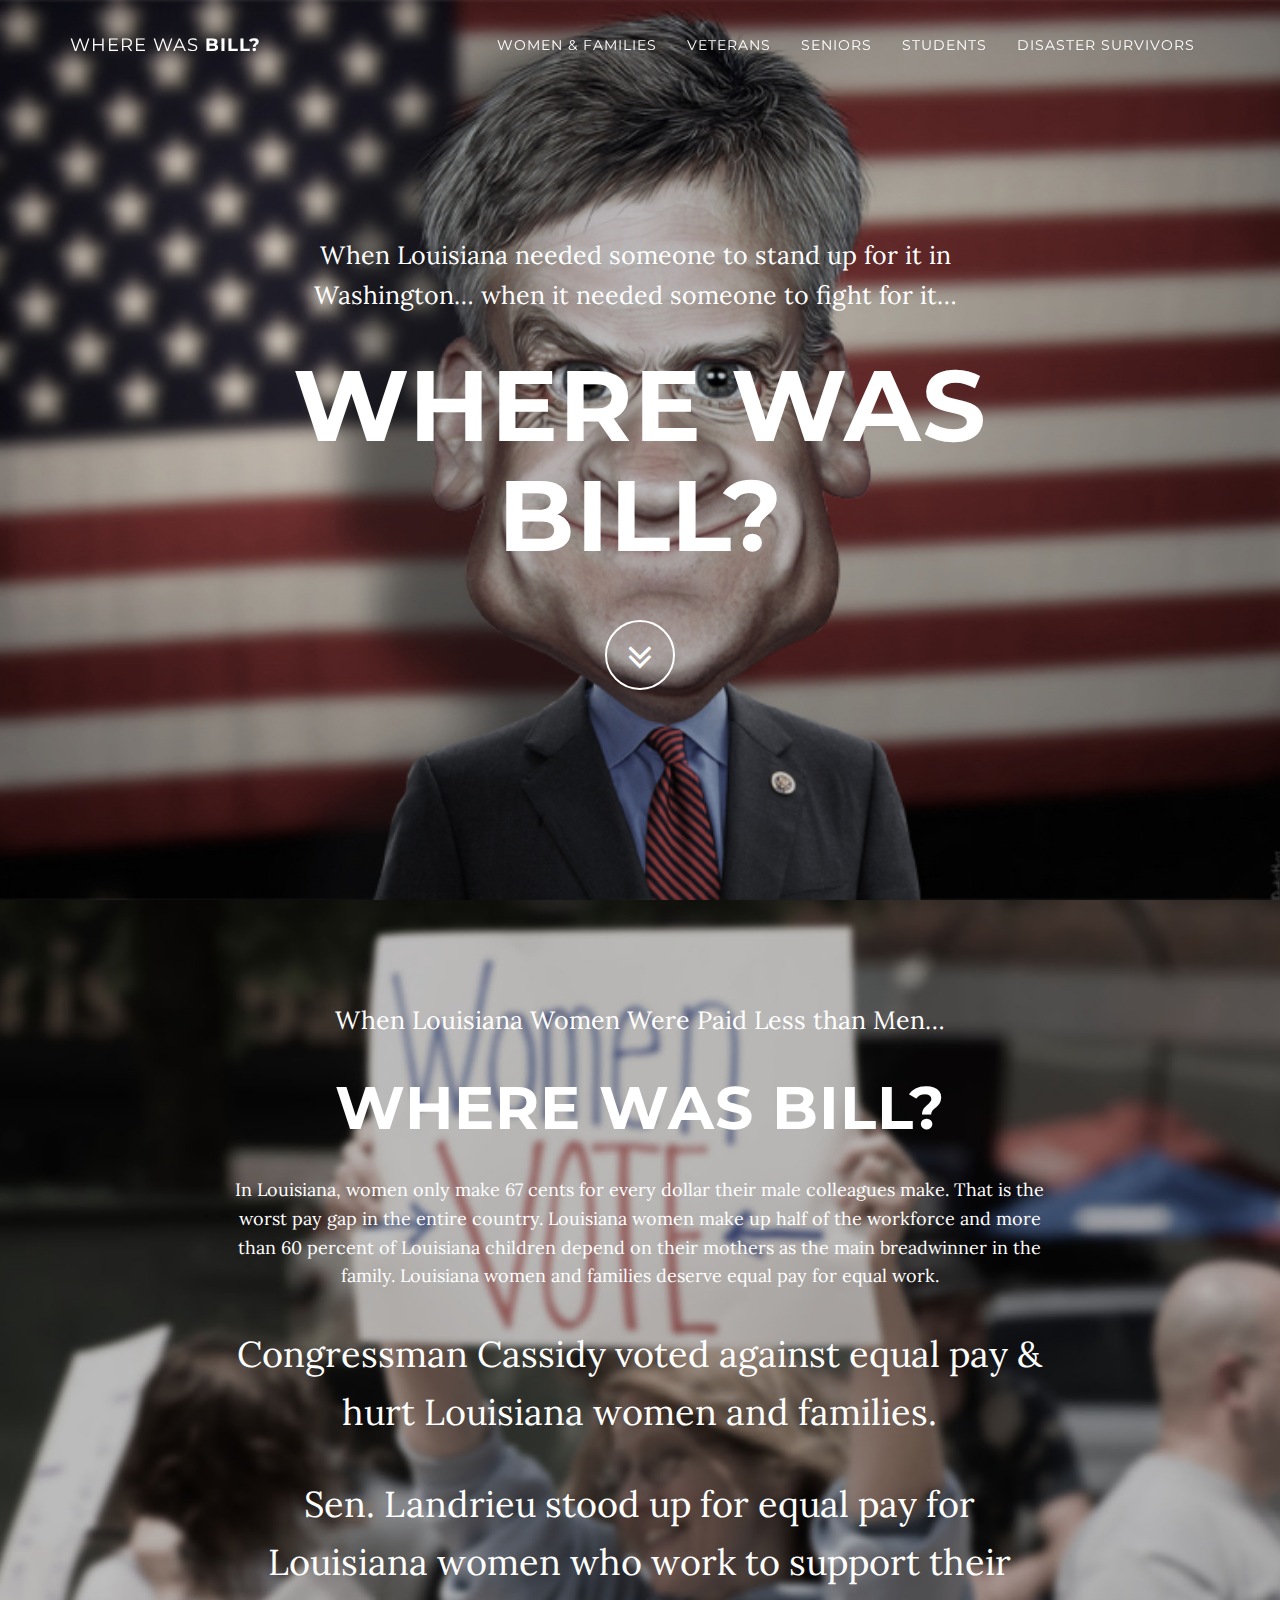
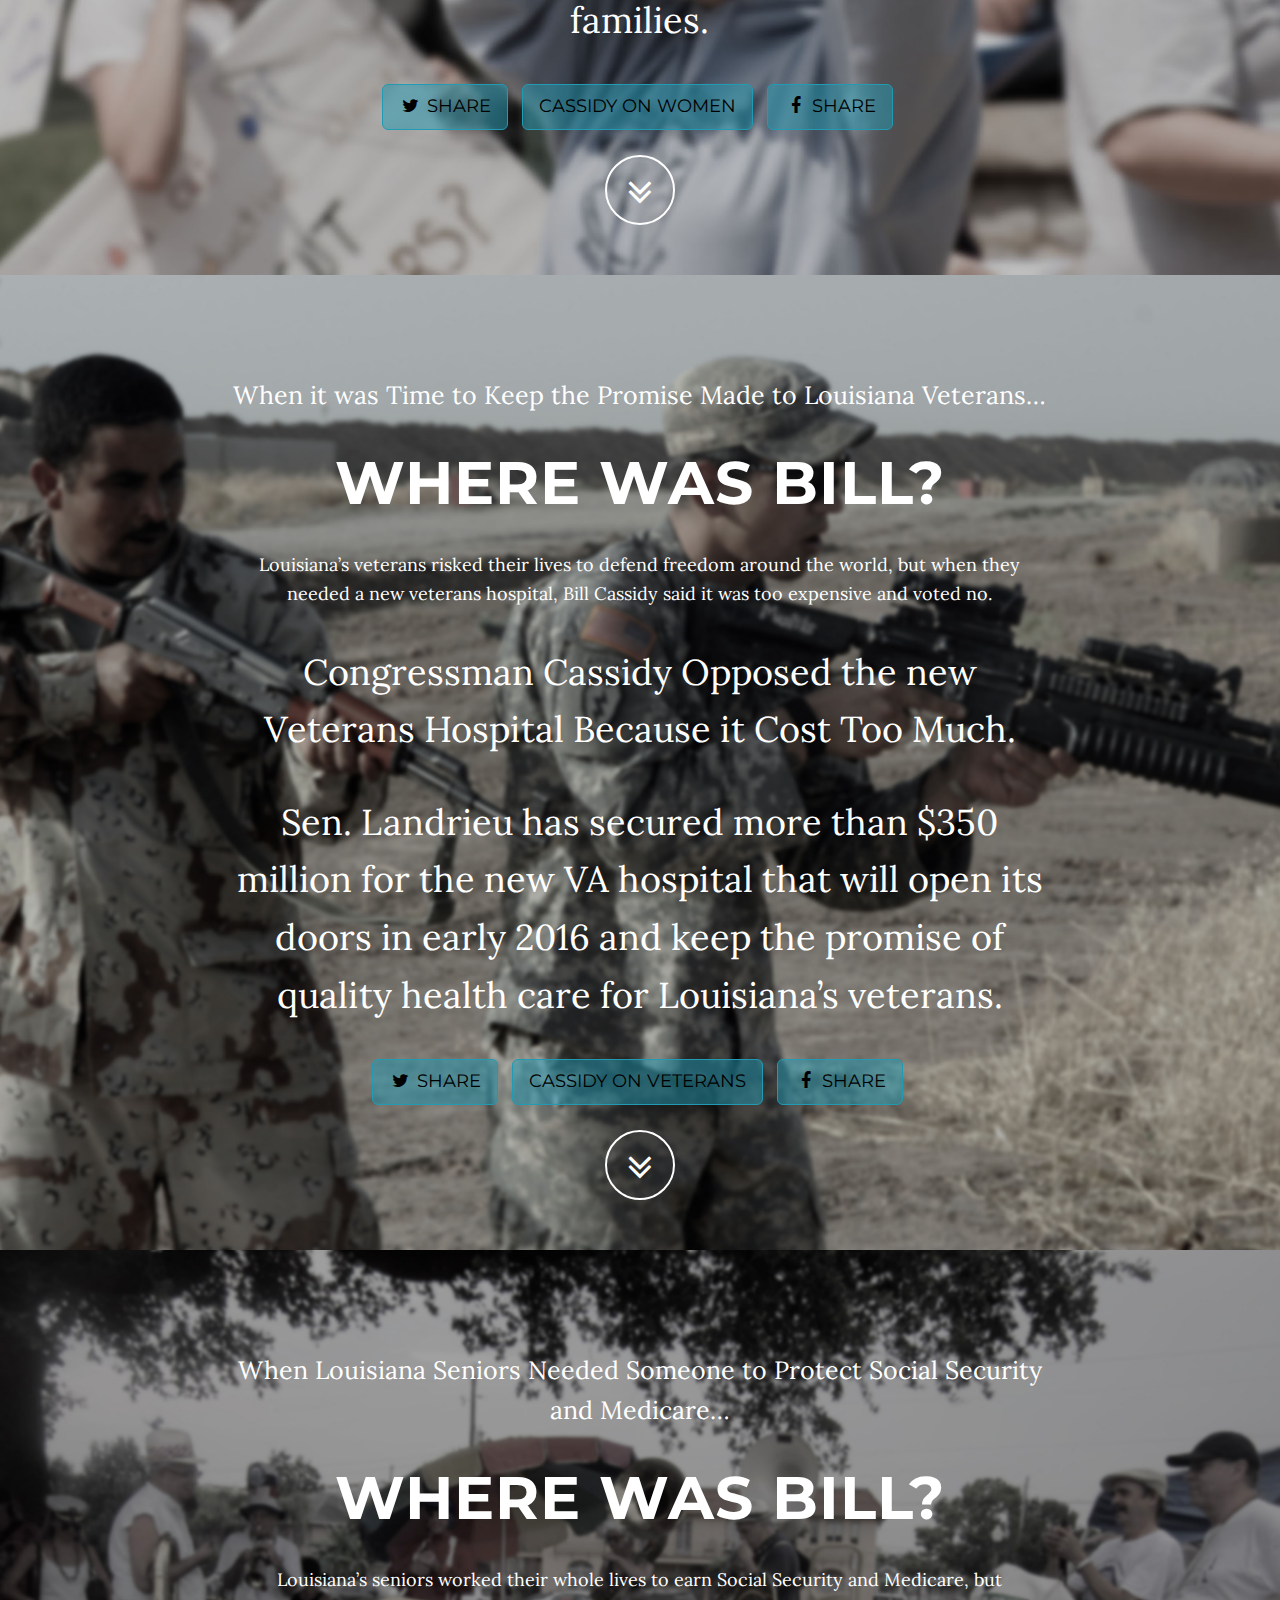
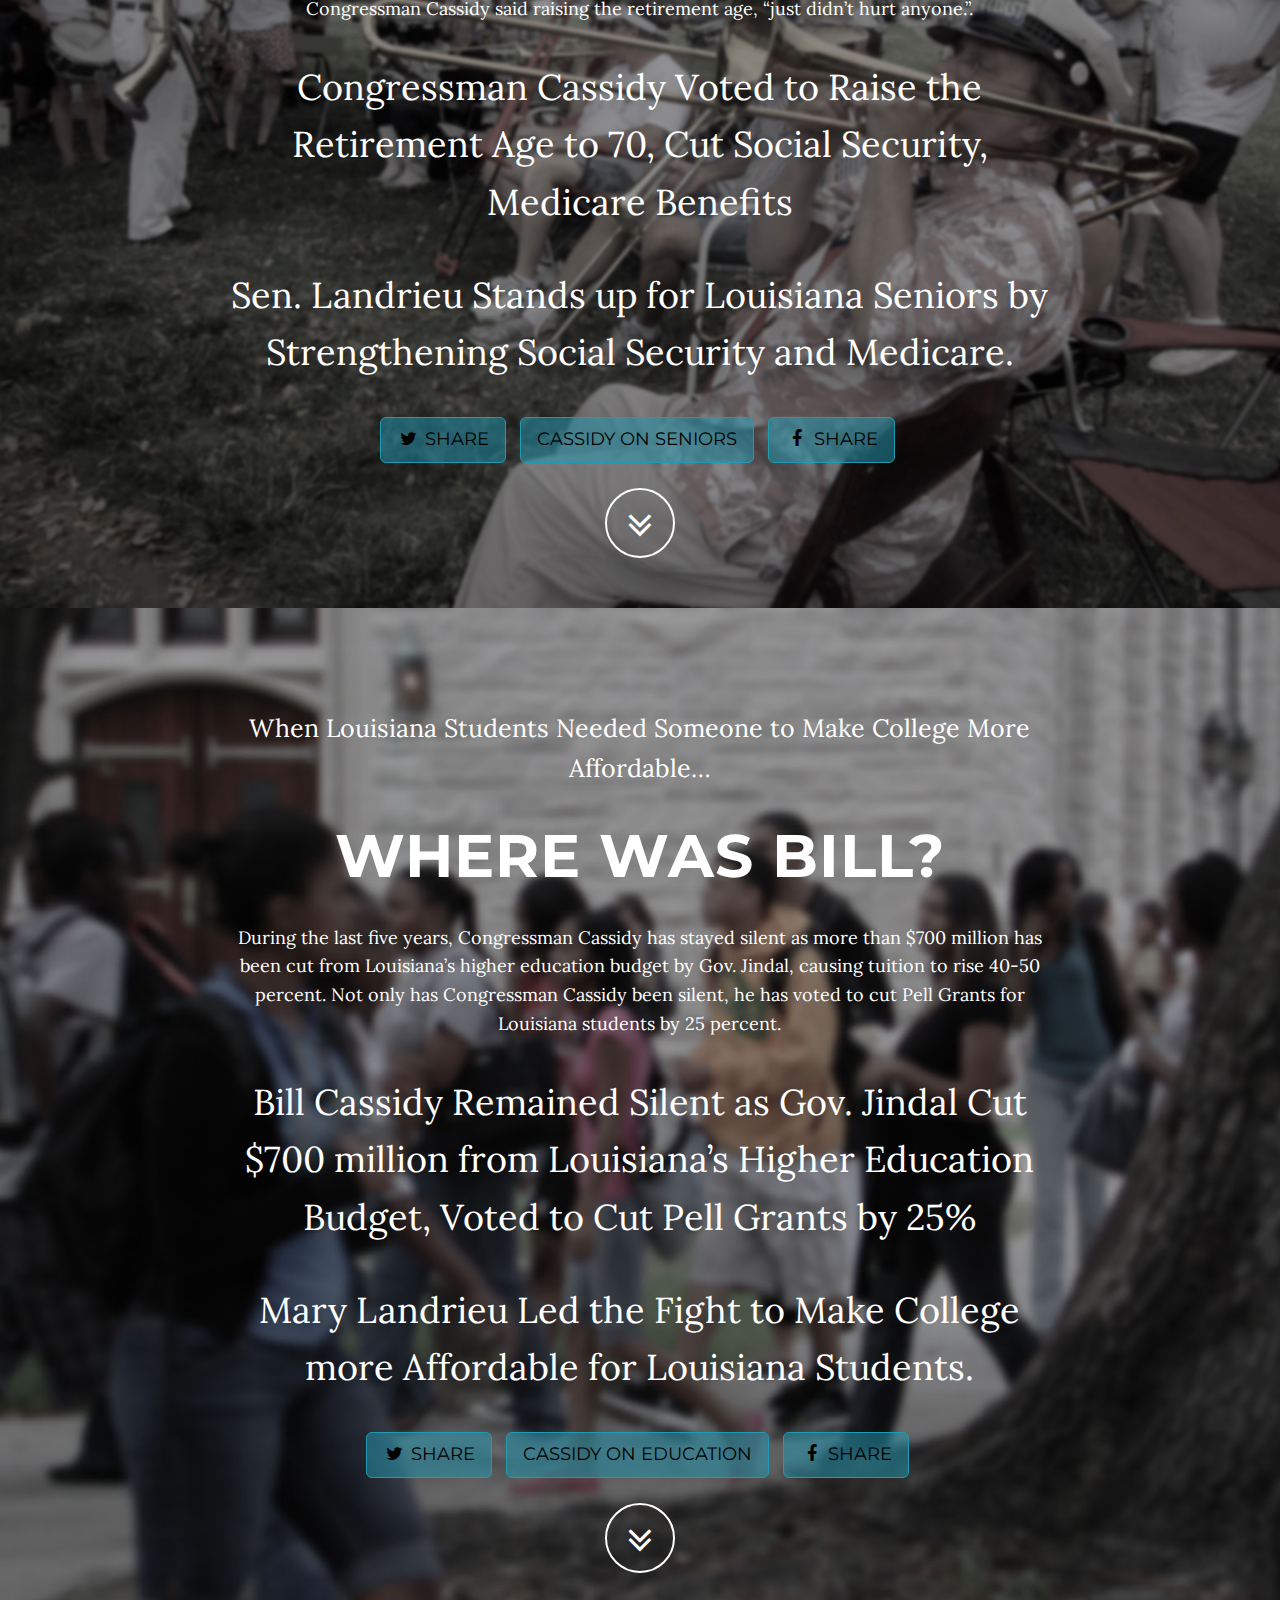
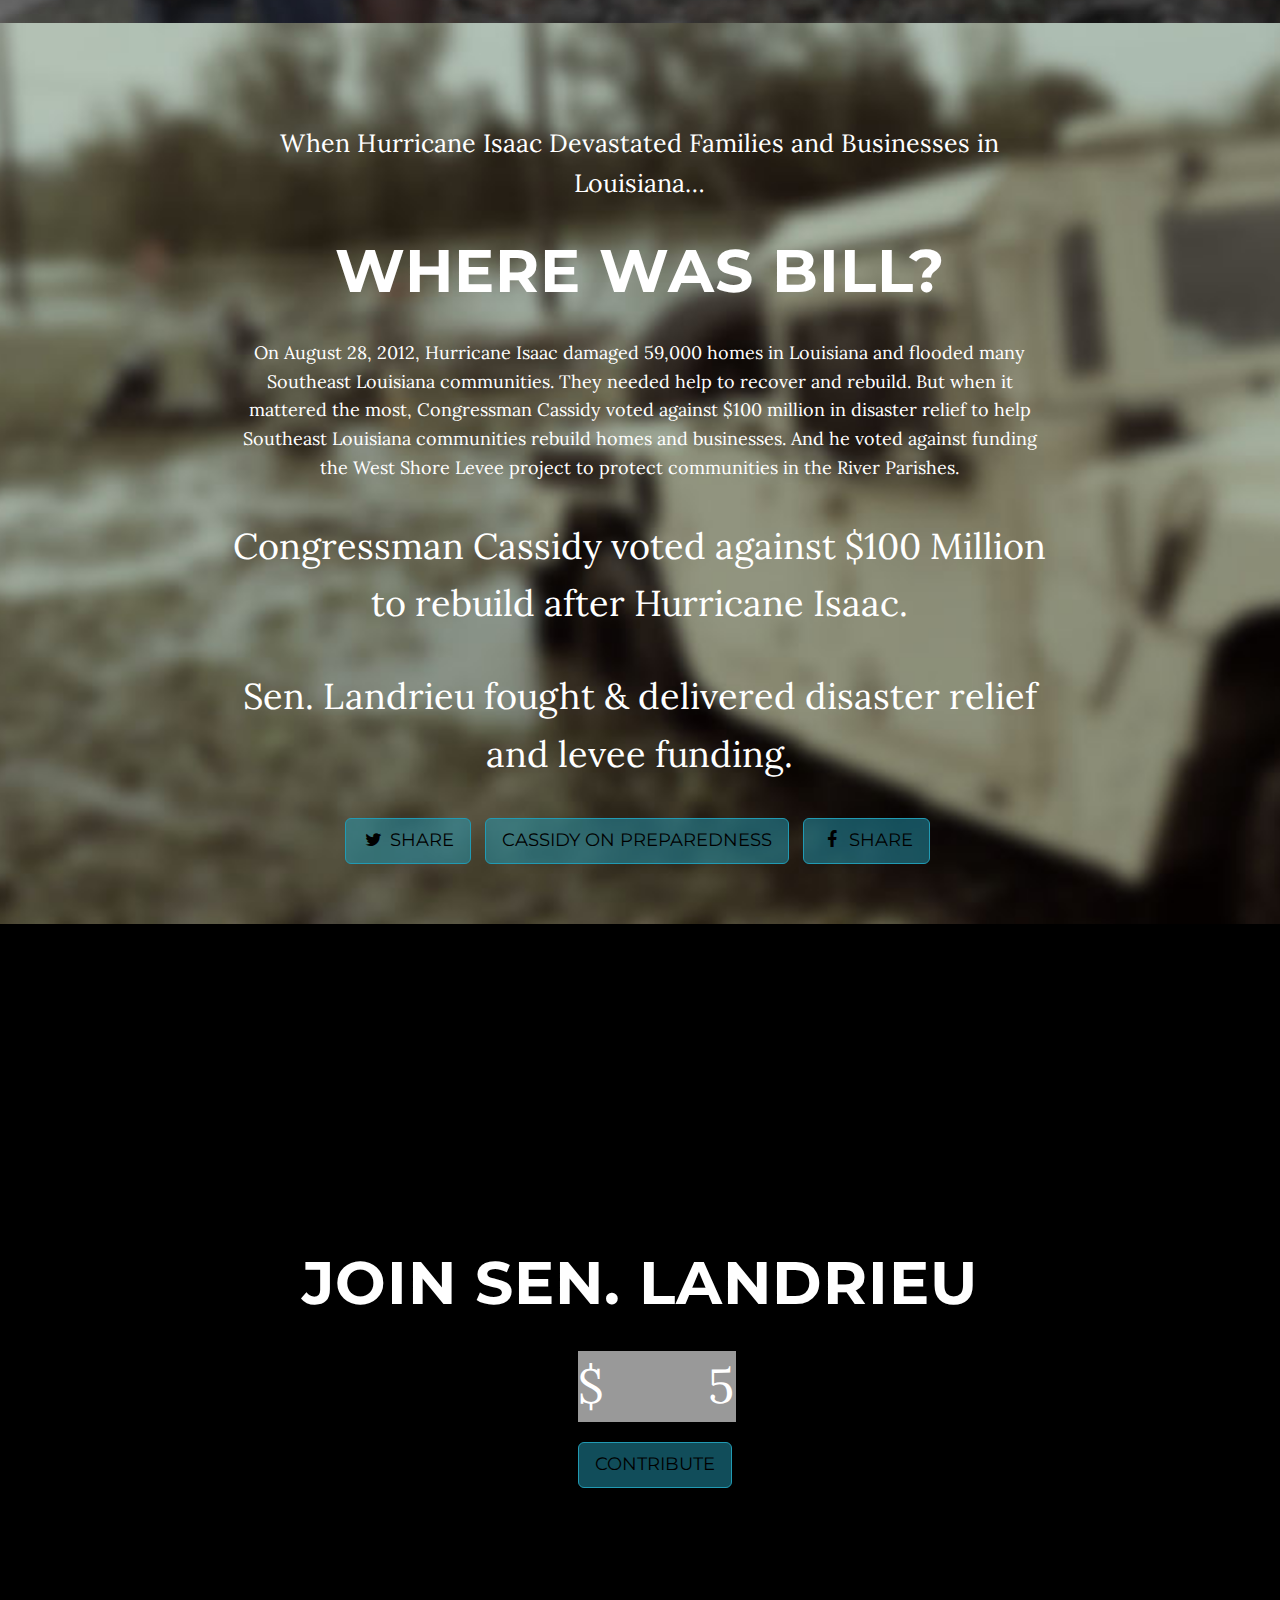
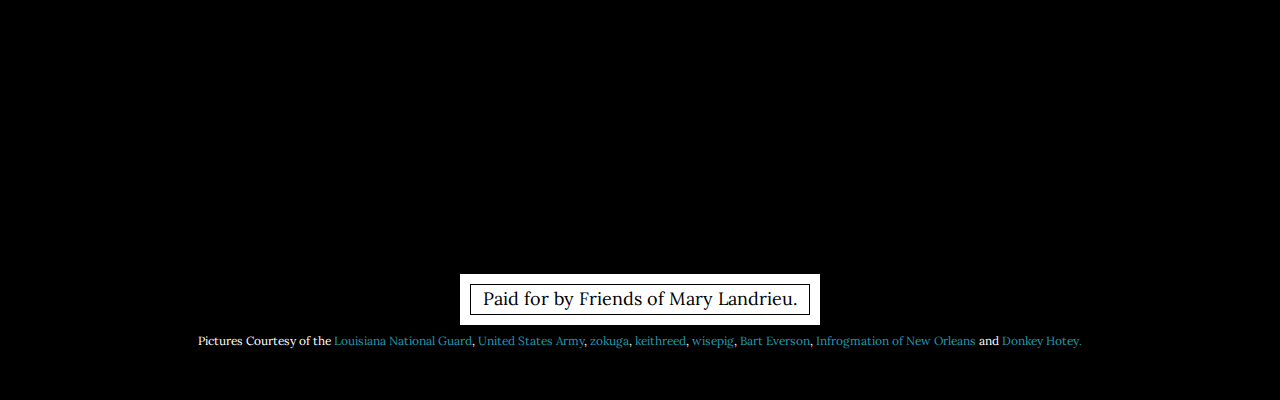
==== index.html @ 6520aa1d "mod to twitter card" ====
<!DOCTYPE html>
<html lang="en">

<head>

    <meta charset="utf-8">
    <meta http-equiv="X-UA-Compatible" content="IE=edge">
    <meta name="viewport" content="width=device-width, initial-scale=1">
    <meta name="description" content="">
    <meta name="author" content="">


		<!-- Twitter Card -->
		<meta name="twitter:card" content="summary_large_image">
		<meta name="twitter:title" content="Where Was Bill?">
		<meta name="twitter:site" content="@WhereWasBill">
		<meta name="twitter:description" content="When Louisiana needed someone to stand up for it in Washington… when it needed someone to fight for it… Where was Bill?">
		<meta name="twitter:image:src" content="http://wherewasbill.com/img/front-bg.jpg">


		<!-- Facebook OG Info -->
		<meta name="og:url" content="http://wherewasbill.com/">
		<meta name="og:title" content="Where was Bill?">
		<meta name="og:description" content="When Louisiana needed someone to stand up for it in Washington… when it needed someone to fight for it… Where was Bill?">
		<meta name="og:image" content="http://wherewasbill.com/img/front-bg.jpg">
		<meta name="og:site_name" content="Where Was Bill?">
		<meta name="og:locale" content="en_US">
		<meta name="og:publisher" content="https://www.facebook.com/senatorlandrieu">
		<meta name="og:author" content="https://www.facebook.com/senatorlandrieu">

    <title>Bill Cassidy for Senate</title>

    <!-- Bootstrap Core CSS -->
    <link href="css/bootstrap.min.css" rel="stylesheet">

    <!-- Custom CSS -->
    <link href="css/grayscale.css" rel="stylesheet">

    <!-- Custom Fonts -->
    <link href="font-awesome-4.1.0/css/font-awesome.min.css" rel="stylesheet" type="text/css">
    <link href="http://fonts.googleapis.com/css?family=Lora:400,700,400italic,700italic" rel="stylesheet" type="text/css">
    <link href="http://fonts.googleapis.com/css?family=Montserrat:400,700" rel="stylesheet" type="text/css">

    <!-- HTML5 Shim and Respond.js IE8 support of HTML5 elements and media queries -->
    <!-- WARNING: Respond.js doesn't work if you view the page via file:// -->
    <!--[if lt IE 9]>
        <script src="https://oss.maxcdn.com/libs/html5shiv/3.7.0/html5shiv.js"></script>
        <script src="https://oss.maxcdn.com/libs/respond.js/1.4.2/respond.min.js"></script>
    <![endif]-->

</head>

<body id="page-top" data-spy="scroll" data-target=".navbar-fixed-top">
	<!-- Google Tag Manager -->
	<noscript><iframe src="//www.googletagmanager.com/ns.html?id=GTM-KGL93G"
	height="0" width="0" style="display:none;visibility:hidden"></iframe></noscript>
	<script>(function(w,d,s,l,i){w[l]=w[l]||[];w[l].push({'gtm.start':
	new Date().getTime(),event:'gtm.js'});var f=d.getElementsByTagName(s)[0],
	j=d.createElement(s),dl=l!='dataLayer'?'&l='+l:'';j.async=true;j.src=
	'//www.googletagmanager.com/gtm.js?id='+i+dl;f.parentNode.insertBefore(j,f);
	})(window,document,'script','dataLayer','GTM-KGL93G');</script>
	<!-- End Google Tag Manager -->
<script>
  (function(i,s,o,g,r,a,m){i['GoogleAnalyticsObject']=r;i[r]=i[r]||function(){
  (i[r].q=i[r].q||[]).push(arguments)},i[r].l=1*new Date();a=s.createElement(o),
  m=s.getElementsByTagName(o)[0];a.async=1;a.src=g;m.parentNode.insertBefore(a,m)
  })(window,document,'script','//www.google-analytics.com/analytics.js','ga');

  ga('create', 'UA-56387790-1', 'auto');
  ga('send', 'pageview');

</script>
    <!-- Navigation -->
    <nav class="navbar navbar-custom navbar-fixed-top" role="navigation">
        <div class="container">
            <div class="navbar-header">
                <button type="button" class="navbar-toggle" data-toggle="collapse" data-target=".navbar-main-collapse">
                    <i class="fa fa-bars"></i>
                </button>
                <a class="navbar-brand page-scroll" href="#page-top">
                      <span class="light">Where was</span> Bill?
                </a>
            </div>

            <!-- Collect the nav links, forms, and other content for toggling -->
            <div class="collapse navbar-collapse navbar-right navbar-main-collapse">
                <ul class="nav navbar-nav">
                    <!-- Hidden li included to remove active class from about link when scrolled up past about section -->
                    <li class="hidden">
                        <a href="#page-top"></a>
                    </li>
                    <li>
                        <a class="page-scroll" href="#women">Women &amp; Families</a>
                    </li>
                    <li>
                        <a class="page-scroll" href="#vets">Veterans</a>
                    </li>
                    <li>
                        <a class="page-scroll" href="#seniors">Seniors</a>
                    </li>
                    <li>
                        <a class="page-scroll" href="#education">Students</a>
                    </li>
                    <li>
                        <a class="page-scroll" href="#levee">Disaster Survivors</a>
                    </li>
                </ul>
            </div>
            <!-- /.navbar-collapse -->
        </div>
        <!-- /.container -->
    </nav>

    <!-- Intro Header -->
    <header class="intro photo-section front-section">
        <div class="photo-body">
            <div class="container">
                <div class="row">
                    <div class="col-md-8 col-md-offset-2">
                        <p class="intro-text">When Louisiana needed someone to stand up for it in Washington… when it needed someone to fight for it…</p>
                        <h1 class="brand-heading">Where Was Bill?</h1>
                        <a href="#women" class="btn btn-circle page-scroll">
                            <i class="fa fa-angle-double-down animated"></i>
                        </a>
                    </div>
                </div>
            </div>
        </div>
    </header>
		
		<section id="women" class="container content-section text-center women-section photo-section">
			<div class="row photo-body">
				<div class="col-lg-8 col-lg-offset-2">
					<p class="intro-text">When Louisiana Women Were Paid Less than Men…</p>
					<h2>Where was Bill?</h2>
					<p> In Louisiana, women only make 67 cents for every dollar their male colleagues make. That is the worst pay gap in the entire country. Louisiana women make up half of the workforce and more than 60 percent of Louisiana children depend on their mothers as the main breadwinner in the family. Louisiana women and families deserve equal pay for equal work.</p>
					<p class="bill-text">Congressman Cassidy voted against equal pay &amp; hurt Louisiana women and families.</p>
					<p class="mary-text">Sen. Landrieu stood up for equal pay for Louisiana women who work to support their families.</p>
                <ul class="list-inline banner-social-buttons">
                    <li>
                        <a href="./women.html?utm_source=wwb" class="btn btn-default btn-lg tweetit popup" data-tweet="Where was Congressman Cassidy When Louisiana Women Fought for Equal Pay?"><i class="fa fa-twitter fa-fw"></i> <span class="network-name">Share</span></a>
                    </li>
                    <li>
                        <a href="./women.html?utm_source=wwb" class="btn btn-default btn-lg"><span class="network-name">Cassidy on Women</span></a>
                    </li>
                    <li>
                        <a href="./women.html?utm_source=wwb" class="btn btn-default btn-lg fbit popup"><i class="fa fa-facebook fa-fw"></i> <span class="network-name">Share</span></a>
                    </li>
                </ul>
								
                <a href="#vets" class="btn btn-circle page-scroll">
                    <i class="fa fa-angle-double-down animated"></i>
                </a>
								
				</div>
			</div>
		</section>
		
		<section id="vets" class="container content-section text-center vets-section photo-section">
			<div class="row photo-body">
				<div class="col-lg-8 col-lg-offset-2">
					<p class="intro-text">When it was Time to Keep the Promise Made to Louisiana Veterans…</p>
					<h2>Where was Bill?</h2>
					<p>Louisiana’s veterans risked their lives to defend freedom around the world, but when they needed a new veterans hospital, Bill Cassidy said it was too expensive and voted no.</p>
					<p class="bill-text">Congressman Cassidy Opposed the new Veterans Hospital Because it Cost Too Much.</p>
					<p class="mary-text">Sen. Landrieu has secured more than $350 million for the new VA hospital that will open its doors in early 2016 and keep the promise of quality health care for Louisiana’s veterans. </p>

                <ul class="list-inline banner-social-buttons">
                    <li>
                        <a href="./veterans.html?utm_source=wwb" class="btn btn-default btn-lg tweetit popup" data-tweet="Where Was Congressman Cassidy when Louisiana Vets needed a new hospital?"><i class="fa fa-twitter fa-fw"></i> <span class="network-name">Share</span></a>
                    </li>
                    <li>
                        <a href="./veterans.html?utm_source=wwb" class="btn btn-default btn-lg"><span class="network-name">Cassidy on Veterans</span></a>
                    </li>
                    <li>
                        <a href="./veterans.html?utm_source=wwb" class="btn btn-default btn-lg fbit popup"><i class="fa fa-facebook fa-fw"></i> <span class="network-name">Share</span></a>
                    </li>
                </ul>
								
                <a href="#seniors" class="btn btn-circle page-scroll">
                    <i class="fa fa-angle-double-down animated"></i>
                </a>
								
				</div>
			</div>
		</section>

		<section id="seniors" class="container content-section text-center seniors-section photo-section">
			<div class="row photo-body">
				<div class="col-lg-8 col-lg-offset-2">
					<p class="intro-text">When Louisiana Seniors Needed Someone to Protect Social Security and Medicare…</p>
					<h2>Where was Bill?</h2>
					<p>Louisiana’s seniors worked their whole lives to earn Social Security and Medicare, but Congressman Cassidy said raising the retirement age, “just didn’t hurt anyone.”.</p>
					<p class="bill-text">Congressman Cassidy Voted to Raise the Retirement Age to 70, Cut Social Security, Medicare Benefits</p>
					<p class="mary-text">Sen. Landrieu Stands up for Louisiana Seniors by Strengthening Social Security and Medicare.</p>

                <ul class="list-inline banner-social-buttons">
                    <li>
                        <a href="./seniors.html?utm_source=wwb" class="btn btn-default btn-lg tweetit popup" data-tweet="Where Was Bill Cassidy when Louisiana Seniors needed Someone to protect Social Security and Medicare?"><i class="fa fa-twitter fa-fw"></i> <span class="network-name">Share</span></a>
                    </li>
                    <li>
                        <a href="./seniors.html?utm_source=wwb" class="btn btn-default btn-lg"><span class="network-name">Cassidy on Seniors</span></a>
                    </li>
                    <li>
                        <a href="./seniors.html?utm_source=wwb" class="btn btn-default btn-lg fbit popup"><i class="fa fa-facebook fa-fw"></i> <span class="network-name">Share</span></a>
                    </li>
                </ul>
								
                <a href="#education" class="btn btn-circle page-scroll">
                    <i class="fa fa-angle-double-down animated"></i>
                </a>
								
				</div>
			</div>
		</section>

		<section id="education" class="container content-section text-center education-section photo-section">
			<div class="row photo-body">
				<div class="col-lg-8 col-lg-offset-2">
					<p class="intro-text">When Louisiana Students Needed Someone to Make College More Affordable…</p>
					<h2>Where was Bill?</h2>
					<p>During the last five years, Congressman Cassidy has stayed silent as more than $700 million has been cut from Louisiana’s higher education budget by Gov. Jindal, causing tuition to rise 40-50 percent. Not only has Congressman Cassidy been silent, he has voted to cut Pell Grants for Louisiana students by 25 percent.</p>
					<p class="bill-text">Bill Cassidy Remained Silent as Gov. Jindal Cut $700 million from Louisiana’s Higher Education Budget, Voted to Cut Pell Grants by 25%</p>
					<p class="mary-text">Mary Landrieu Led the Fight to Make College more Affordable for Louisiana Students.</p>

                <ul class="list-inline banner-social-buttons">
                    <li>
                        <a href="./students.html?utm_source=wwb" class="btn btn-default btn-lg tweetit popup" data-tweet="Where Was Congressman Cassidy when Gov. Jindal cut higher education more than any other state?"><i class="fa fa-twitter fa-fw"></i> <span class="network-name">Share</span></a>
                    </li>
                    <li>
                        <a href="./students.html?utm_source=wwb" class="btn btn-default btn-lg"><span class="network-name">Cassidy on Education</span></a>
                    </li>
                    <li>
                        <a href="./students.html?utm_source=wwb" class="btn btn-default btn-lg fbit popup"><i class="fa fa-facebook fa-fw"></i> <span class="network-name">Share</span></a>
                    </li>
                </ul>
								
                <a href="#levee" class="btn btn-circle page-scroll">
                    <i class="fa fa-angle-double-down animated"></i>
                </a>
								
				</div>
			</div>
		</section>
		

				
		<section id="levee" class="container content-section text-center levee-section photo-section">
			<div class="row photo-body">
				<div class="col-lg-8 col-lg-offset-2">
					<p class="intro-text">When Hurricane Isaac Devastated Families and Businesses in Louisiana…</p>
					<h2>Where was Bill?</h2>
					<p>On August 28, 2012, Hurricane Isaac damaged 59,000 homes in Louisiana and flooded many Southeast Louisiana communities. They needed help to recover and rebuild. But when it mattered the most, Congressman Cassidy voted against $100 million in disaster relief to help Southeast Louisiana communities rebuild homes and businesses. And he voted against funding the West Shore Levee project to protect communities in the River Parishes. </p>
					<p class="bill-text">Congressman Cassidy voted against $100 Million to rebuild after Hurricane Isaac.</p>
					<p class="mary-text">Sen. Landrieu fought &amp; delivered disaster relief and levee funding.</p>

                <ul class="list-inline banner-social-buttons">
                    <li>
                        <a href="./disaster-survivors.html?utm_source=wwb" class="btn btn-default btn-lg tweetit popup" data-tweet="Where was Congressman Cassidy when Louisiana needed $100 million to rebuild after Hurricane Isaac?"><i class="fa fa-twitter fa-fw"></i> <span class="network-name">Share</span></a>
                    </li>
                    <li>
                        <a href="./disaster-survivors.html?utm_source=wwb" class="btn btn-default btn-lg"><span class="network-name">Cassidy on Preparedness</span></a>
                    </li>
                    <li>
                        <a href="./disaster-survivors.html?utm_source=wwb" class="btn btn-default btn-lg fbit popup"><i class="fa fa-facebook fa-fw"></i> <span class="network-name">Share</span></a>
                    </li>
                </ul>
				</div>
			</div>
		</section>
		
    <!-- With Mary Section -->
    <section id="signup-donate" class="container content-section text-center signup-section photo-section">
			<div class="row photo-body">
				<div class="col-lg-8 col-lg-offset-2">
					<h2>Join Sen. Landrieu</h2>
					<ul class="list-inline banner-social-buttons">
						<li class="donate"><form action="https://secure.marylandrieu.com/" method="get"><input type="hidden" name="sc" value="wwb-home">
							<ol>
								 <fieldset>
					       <li class="dollahbill">$</li>         
						       <li class="amount">
						           <label for="donation-amount">
						             <span class="hide">Donation Amount <abbr title="required">*</abbr></span>
						           </label>
						           <input class="required" id="donation-amount" name="amount" type="tel" pattern="\d*" value="5">
						       </li>
								 </fieldset>
					       <li class="donatebutton"><button class="btn btn-default btn-lg">CONTRIBUTE</button></li>            
					    </ol>
							</form>
						</li>
					</ul>
			</div>
		</div>
	</section>

    <!-- Footer -->
    <footer>
        <div class="container text-center">
						<div id="paidfor">
	            <p>Paid for by Friends of Mary Landrieu.</p>
						</div>
						<small>Pictures Courtesy of the <a rel="nofollow" href="https://farm9.staticflickr.com/8444/7900395196_53019ffa9b_o.jpg">Louisiana National Guard</a>, <a rel="nofollow" href="https://www.flickr.com/photos/familymwr/5285851407">United States Army</a>, <a rel="nofollow" href="https://www.flickr.com/photos/zokuga/6201725514">zokuga</a>, <a rel="nofollow" href="https://www.flickr.com/photos/keithreed01/6977297594">keithreed</a>, <a href="https://www.flickr.com/photos/wisepig/13365857543/in/photostream/">wisepig</a>, <a rel="nofollow" href="https://www.flickr.com/photos/editor/1252393940">Bart Everson</a>, <a rel="nofollow" href="https://www.flickr.com/photos/infrogmation/7522922808/in/set-72157630437076450">Infrogmation of New Orleans</a> and <a rel="nofollow" href="https://www.flickr.com/photos/donkeyhotey/14720652918">Donkey Hotey.</a></small>
        </div>
    </footer>

    <!-- jQuery Version 1.11.0 -->
    <script src="js/jquery-1.11.0.js"></script>

    <!-- Bootstrap Core JavaScript -->
    <script src="js/bootstrap.min.js"></script>

    <!-- Plugin JavaScript -->
    <script src="js/jquery.easing.min.js"></script>

    <!-- Custom Theme JavaScript -->
    <script src="js/grayscale.js"></script>

</body>

</html>
---- css/grayscale.css ----
/*!
 * Start Bootstrap - Grayscale Bootstrap Theme (http://startbootstrap.com)
 * Code licensed under the Apache License v2.0.
 * For details, see http://www.apache.org/licenses/LICENSE-2.0.
 */

body {
    width: 100%;
    height: 100%;
    font-family: Lora,"Helvetica Neue",Helvetica,Arial,sans-serif;
    color: #fff;
    background-color: #000;
}

html {
    width: 100%;
    height: 100%;
}

h1,
h2,
h3,
h4,
h5,
h6 {
    margin: 0 0 35px;
    text-transform: uppercase;
    font-family: Montserrat,"Helvetica Neue",Helvetica,Arial,sans-serif;
    font-weight: 700;
    letter-spacing: 1px;
}

p {
    margin: 0 0 25px;
    font-size: 18px;
    line-height: 1.5;
}

@media(min-width:767px) {
    p {
        margin: 0 0 35px;
        font-size: 18px;
        line-height: 1.6;
    }
}

a {
    color: #219ab3;
    -webkit-transition: all .2s ease-in-out;
    -moz-transition: all .2s ease-in-out;
    transition: all .2s ease-in-out;
}

a:hover,
a:focus {
    text-decoration: none;
    color: #11505d;
}

.light {
    font-weight: 400;
}

.navbar-custom {
    margin-bottom: 0;
    border-bottom: 1px solid rgba(255,255,255,.3);
    text-transform: uppercase;
    font-family: Montserrat,"Helvetica Neue",Helvetica,Arial,sans-serif;
    background-color: #000;
}

.navbar-custom .navbar-brand {
    font-weight: 700;
}

.navbar-custom .navbar-brand:focus {
    outline: 0;
}

.navbar-custom .navbar-brand .navbar-toggle {
    padding: 4px 6px;
    font-size: 16px;
    color: #fff;
}

.navbar-custom .navbar-brand .navbar-toggle:focus,
.navbar-custom .navbar-brand .navbar-toggle:active {
    outline: 0;
}

.navbar-custom a {
    color: #fff;
}

.navbar-custom .nav li.active {
    outline: nonte;
    background-color: rgba(255,255,255,.3);
}

.navbar-custom .nav li a {
    -webkit-transition: background .3s ease-in-out;
    -moz-transition: background .3s ease-in-out;
    transition: background .3s ease-in-out;
}

.navbar-custom .nav li a:hover,
.navbar-custom .nav li a:focus,
.navbar-custom .nav li a.active {
    outline: 0;
    background-color: rgba(255,255,255,.3);
}

.dropdown-menu a, .dropdown-menu {
  background-color: #bbb;	
}

@media(min-width:767px) {
    .navbar {
        padding: 20px 0;
        border-bottom: 0;
        letter-spacing: 1px;
        background: 0 0;
        -webkit-transition: background .5s ease-in-out,padding .5s ease-in-out;
        -moz-transition: background .5s ease-in-out,padding .5s ease-in-out;
        transition: background .5s ease-in-out,padding .5s ease-in-out;
    }

    .top-nav-collapse {
        padding: 0;
        background-color: #000;
    }

    .navbar-custom.top-nav-collapse {
        border-bottom: 1px solid rgba(255,255,255,.3);
    }
}

.photo-section, .photo-background{ 
  display: table;
  width: 100%;
  height: auto;
  padding: 100px 0;
  text-align: center;
  color: #fff;
  background-color: #000;
  -webkit-background-size: cover;
  -moz-background-size: cover;
  background-size: cover;
  -o-background-size: cover;
}

.photo-section .photo-body {
    display: table-cell;
    vertical-align: middle;
}

.brand-heading, .photo-section h2 {
    font-size: 40px;
}


.intro-text, .mary-text, .bill-text {
  font-size: 18px;
}

.mary-text, .bill-text {
	font-size: 26px;
}

.intro {
	padding-top:100px;
}

@media(min-width:767px) {
		.intro .intro-text {
				width:740px;
		}

    .intro, .photo-section {
        height: 100%;
        padding: 0;
    }

    .brand-heading, .photo-section h2 {
        font-size: 60px;
    }

		h1.brand-heading {
			font-size: 100px;
		}

		.intro-text {
        font-size: 25px;
    }
		
		.mary-text, .bill-text {
			font-size: 36px;
		}

}

.btn-circle {
    width: 70px;
    height: 70px;
    margin-top: 15px;
    padding: 7px 16px;
    border: 2px solid #fff;
    border-radius: 35px;
    font-size: 40px;
    color: #fff;
    background: 0 0;
    -webkit-transition: background .3s ease-in-out;
    -moz-transition: background .3s ease-in-out;
    transition: background .3s ease-in-out;
}

.btn-circle:hover,
.btn-circle:focus {
    outline: 0;
    color: #fff;
    background: rgba(255,255,255,.1);
}

.btn-circle i.animated {
    -webkit-transition-property: -webkit-transform;
    -webkit-transition-duration: 1s;
    -moz-transition-property: -moz-transform;
    -moz-transition-duration: 1s;
}

.btn-circle:hover i.animated {
    -webkit-animation-name: pulse;
    -moz-animation-name: pulse;
    -webkit-animation-duration: 1.5s;
    -moz-animation-duration: 1.5s;
    -webkit-animation-iteration-count: infinite;
    -moz-animation-iteration-count: infinite;
    -webkit-animation-timing-function: linear;
    -moz-animation-timing-function: linear;
}

@-webkit-keyframes pulse {    
    0 {
        -webkit-transform: scale(1);
        transform: scale(1);
    }

    50% {
        -webkit-transform: scale(1.2);
        transform: scale(1.2);
    }

    100% {
        -webkit-transform: scale(1);
        transform: scale(1);
    }
}

@-moz-keyframes pulse {    
    0 {
        -moz-transform: scale(1);
        transform: scale(1);
    }

    50% {
        -moz-transform: scale(1.2);
        transform: scale(1.2);
    }

    100% {
        -moz-transform: scale(1);
        transform: scale(1);
    }
}

.content-section {
    padding-top: 100px;
}

.women-section {
	background: url(../img/women-bg.jpg) no-repeat center center scroll;
}

.front-section {
	background: url(../img/front-bg.jpg) no-repeat center center scroll;
}

.onepercent-section {
	background: url(../img/onepercent-bg.jpg) no-repeat center center scroll;
}

.vets-section,.veterans-section {
	background: url(../img/vets-bg.jpg) no-repeat center center scroll;
}

.seniors-section {
	background: url(../img/seniors-bg.jpg) no-repeat center center scroll;
}

.levee-section {
	background: url(../img/levee-bg.jpg) no-repeat center center scroll;
}

.energy-section {
	background: url(../img/energy-bg.jpg) no-repeat center center scroll;
}

.education-section {
	background: url(../img/education-bg.jpg) no-repeat center center scroll;
}

.mary-levee {
    background: url(../img/mary-levee-bg.jpg) no-repeat center center scroll;
}

.mary-women {
    background: url(../img/mary-women-bg.jpg) no-repeat center center scroll;
}

.mary-students {
    background: url(../img/mary-students-bg.jpg) no-repeat center center scroll;
}

.mary-oil-and-gas {
    background: url(../img/mary-oil-and-gas-bg.jpg) no-repeat center center scroll;
}

.mary-seniors {
    background: url(../img/mary-seniors-bg.jpg) no-repeat center center scroll;
}

.mary-veterans {
    background: url(../img/mary-veterans-bg.jpg) no-repeat center center scroll;
}


/* Donate Form */
.donate input {background-color:#999; border:none; width:125px; font-size:48px; text-align:right;}
.donate ol { list-style:none; }
.donate ol li {display: inline;}
.donate fieldset {display: inline; background-color:#999;}
.donate .dollahbill {font-size:48px; }
.donate button {display:block; margin-top:20px;}
.donate {margin-bottom: 50px;}


/*.mary-section h2 {width:630px;}*/


.photo-section {
	width:100%;
	padding: 75px 0 50px;
	color: #fff;
	background-color: #000;
	-webkit-background-size: cover;
	-moz-background-size: cover;
	background-size: cover;
	-o-background-size: cover;
}



#withmary {
	width: 100%;
	height: 600px;
	margin-top:100px;
	background: url(../img/withmary-bg.png) no-repeat center center scroll;
  background-color: #000;
  -webkit-background-size: cover;
  -moz-background-size: cover;
  background-size: cover;
  -o-background-size: cover;
}

#paidfor {background:#fff; width:360px; margin: 0 auto; padding: 5px 5px 5px 5px; margin-bottom:5px;}

#paidfor p { border: 1px solid black; color:#000; margin: 5px 5px 5px 5px;}

@media(min-width:767px) {
    .content-section {
        padding-top: 100px;
    }

    .download-section {
        padding: 100px 0;
    }
}

.btn {
    text-transform: uppercase;
    font-family: Montserrat,"Helvetica Neue",Helvetica,Arial,sans-serif;
    font-weight: 400;
    -webkit-transition: all .3s ease-in-out;
    -moz-transition: all .3s ease-in-out;
    transition: all .3s ease-in-out;
}

.btn-default {
    border: 1px solid #219ab3;
    background-color: rgba(33,154,179,0.5);
		color:#000;
}

.btn-default:hover,
.btn-default:focus {
    border: 1px solid #219ab3;
    outline: 0;
    color: #000;
		opacity:1;
    background-color: #219ab3;
}

ul.banner-social-buttons {
    margin-top: 0;
}

@media(max-width:1199px) {
    ul.banner-social-buttons {
        margin-top: 15px;
    }
}

@media(max-width:767px) {

   ul.banner-social-buttons li {
				display:block;
        margin-bottom: 20px;
        padding: 0;
    }
		
    ul.banner-social-buttons li:last-child {
        margin-bottom: 0;
    }
		
		ul.banner-social-buttons li.donate {display: inline-block;}
		ul.banner-social-buttons li ol li {display: inline;}
}

footer {
    padding: 50px 0;
}

footer p {
    margin: 0;
}

::-moz-selection {
    text-shadow: none;
    background: #fcfcfc;
    background: rgba(255,255,255,.2);
}

::selection {
    text-shadow: none;
    background: #fcfcfc;
    background: rgba(255,255,255,.2);
}

img::selection {
    background: 0 0;
}

img::-moz-selection {
    background: 0 0;
}

body {
    webkit-tap-highlight-color: rgba(255,255,255,.2);
}
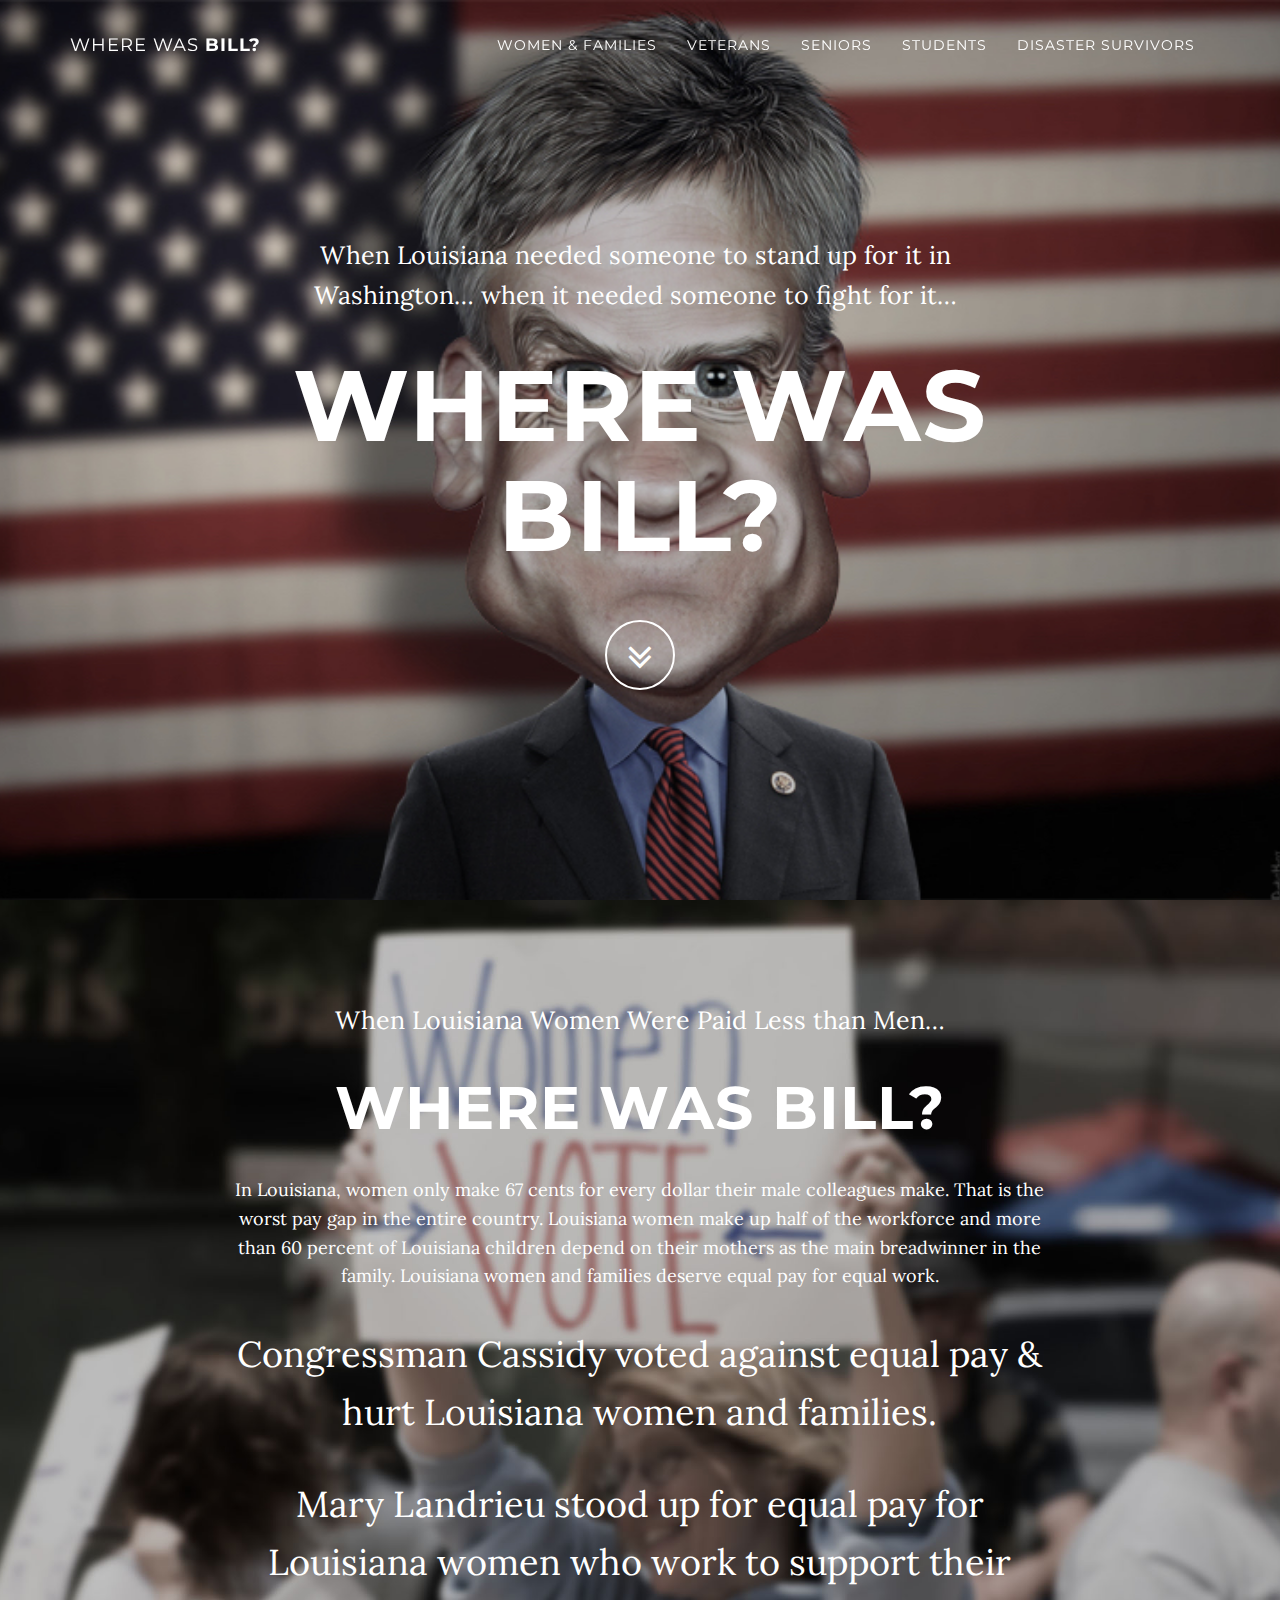
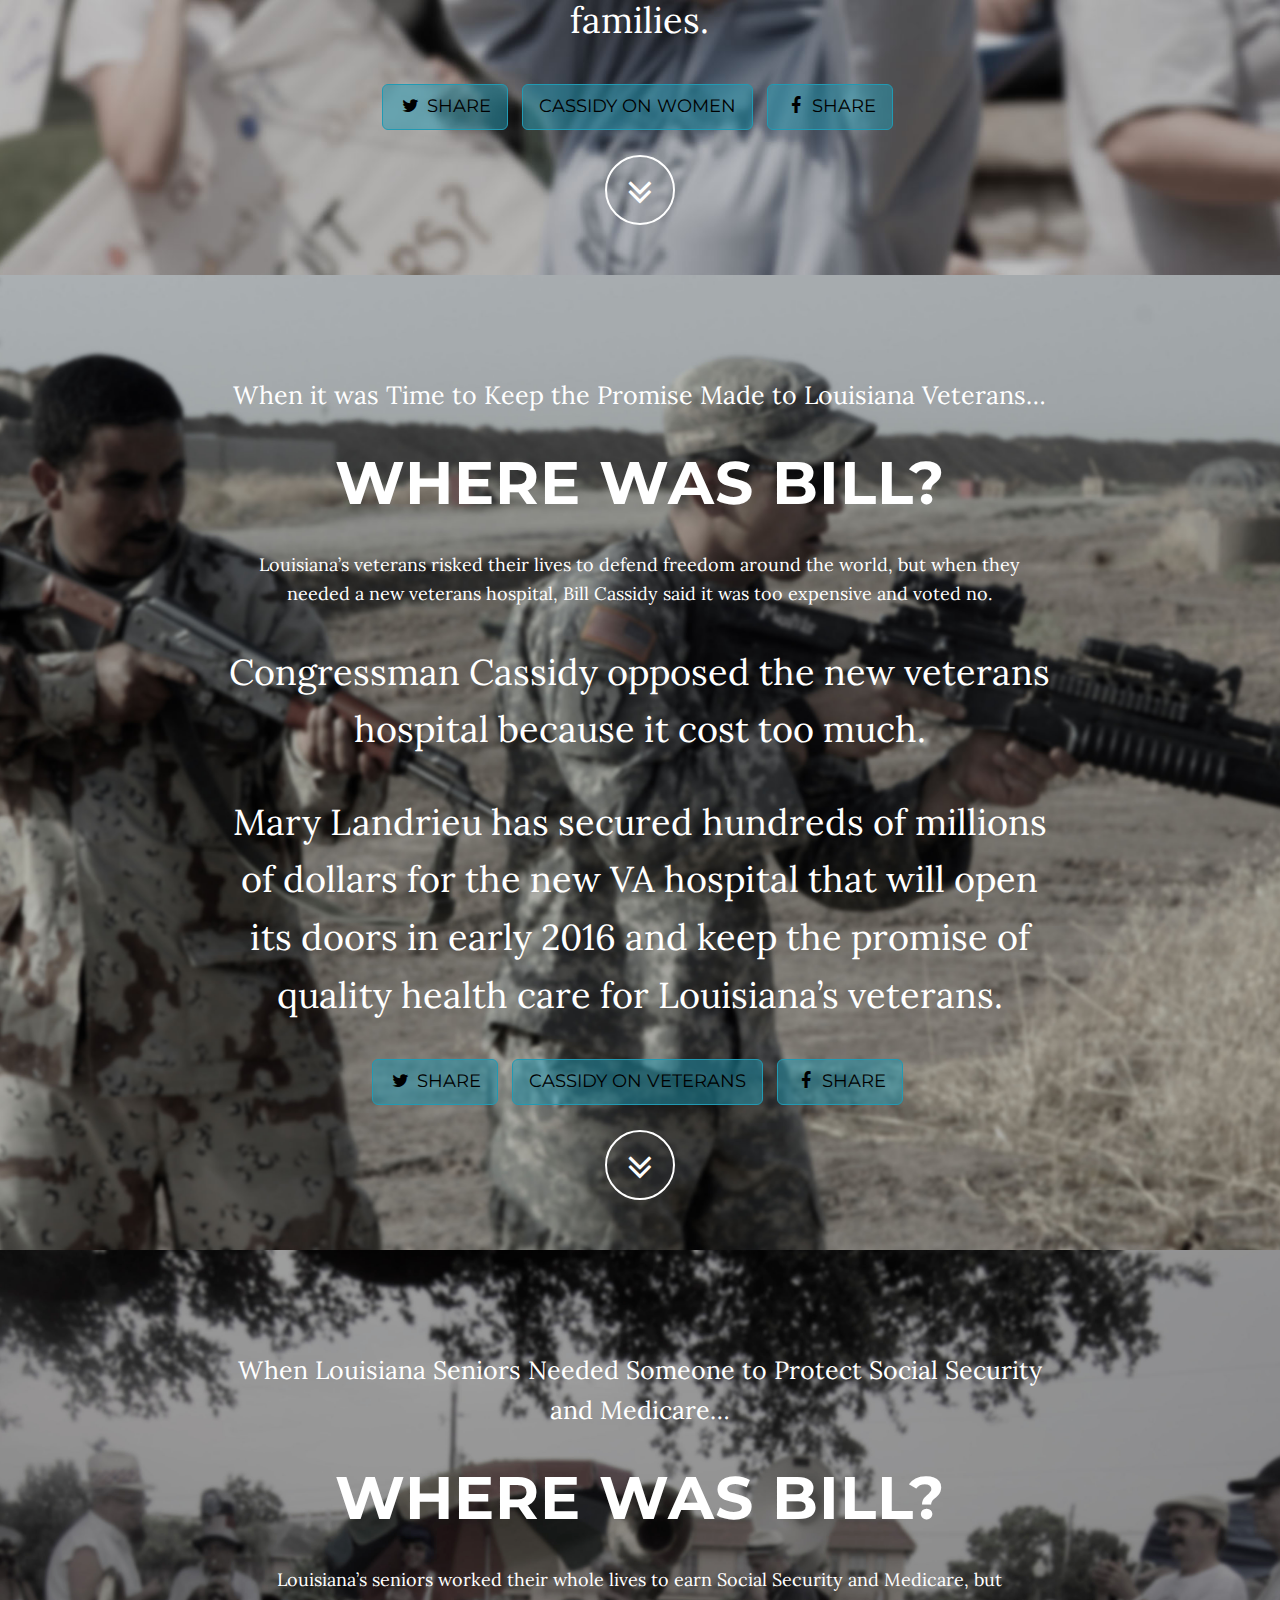
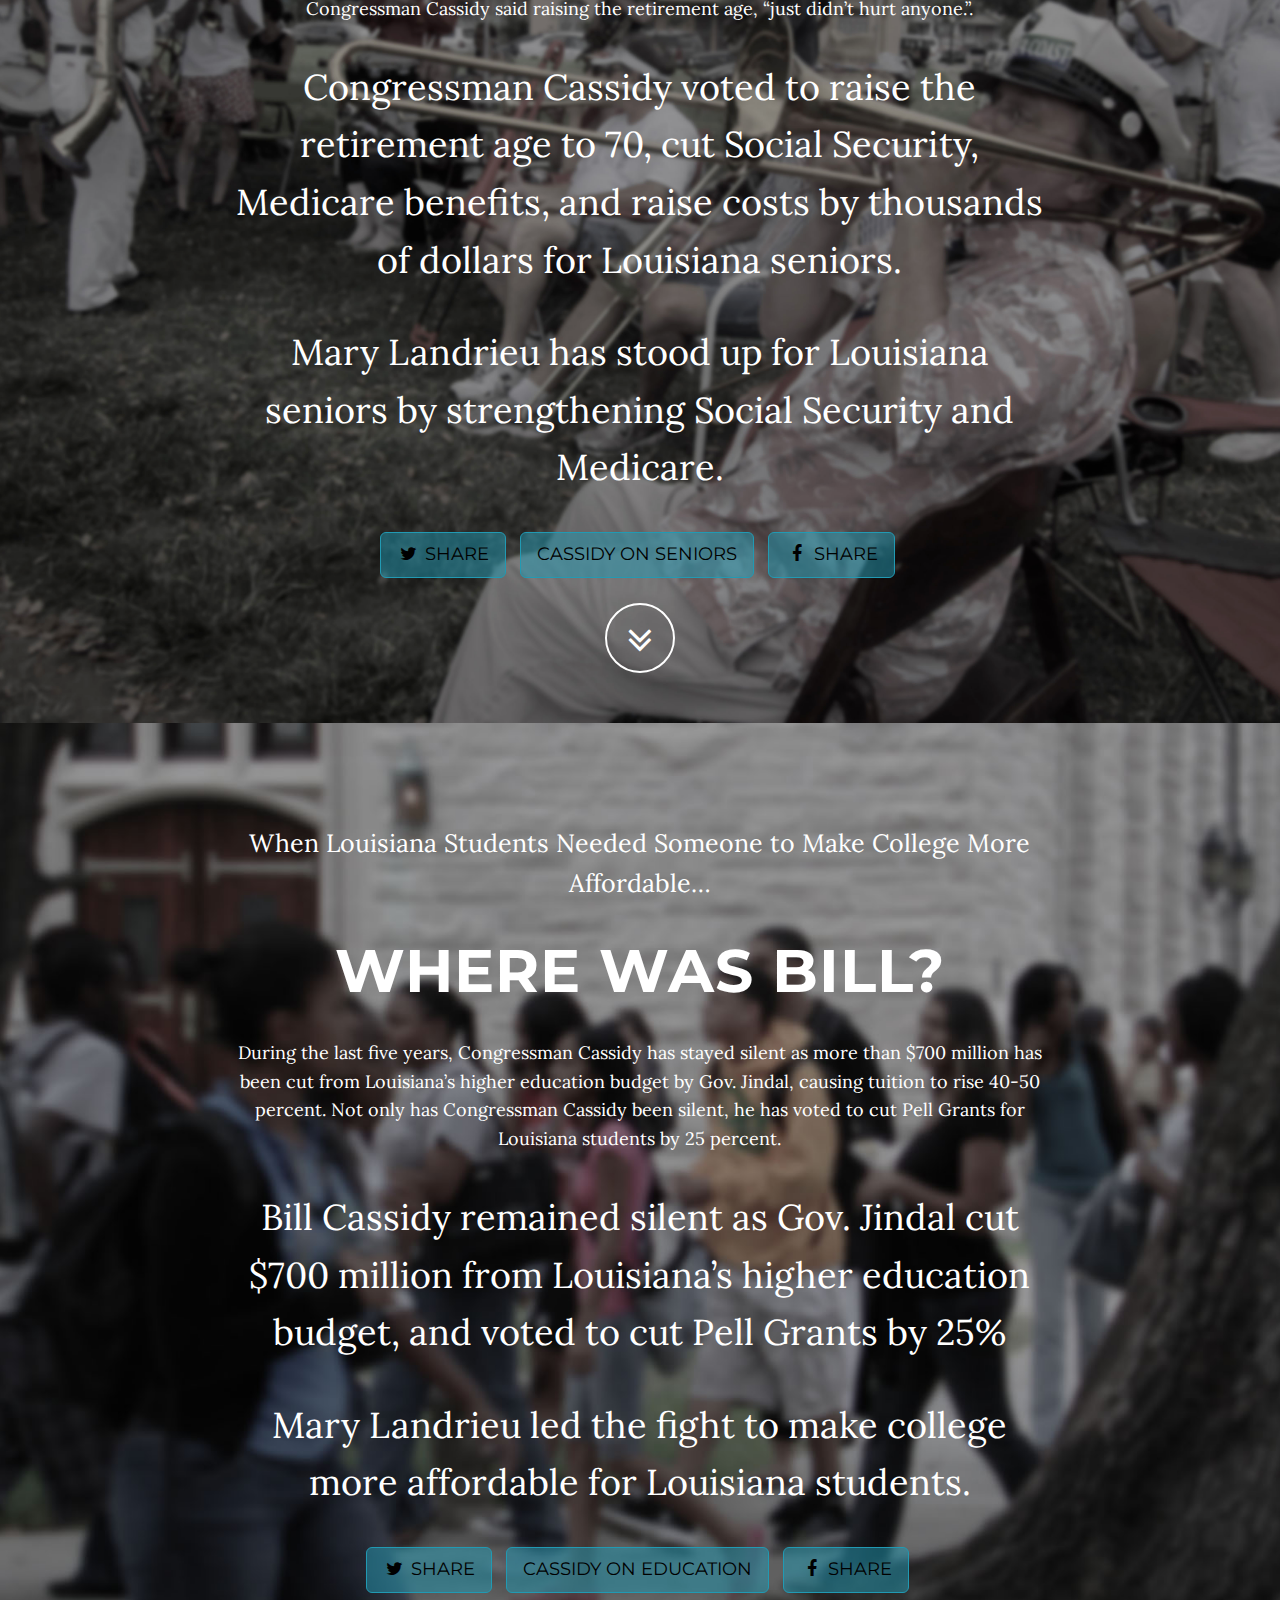
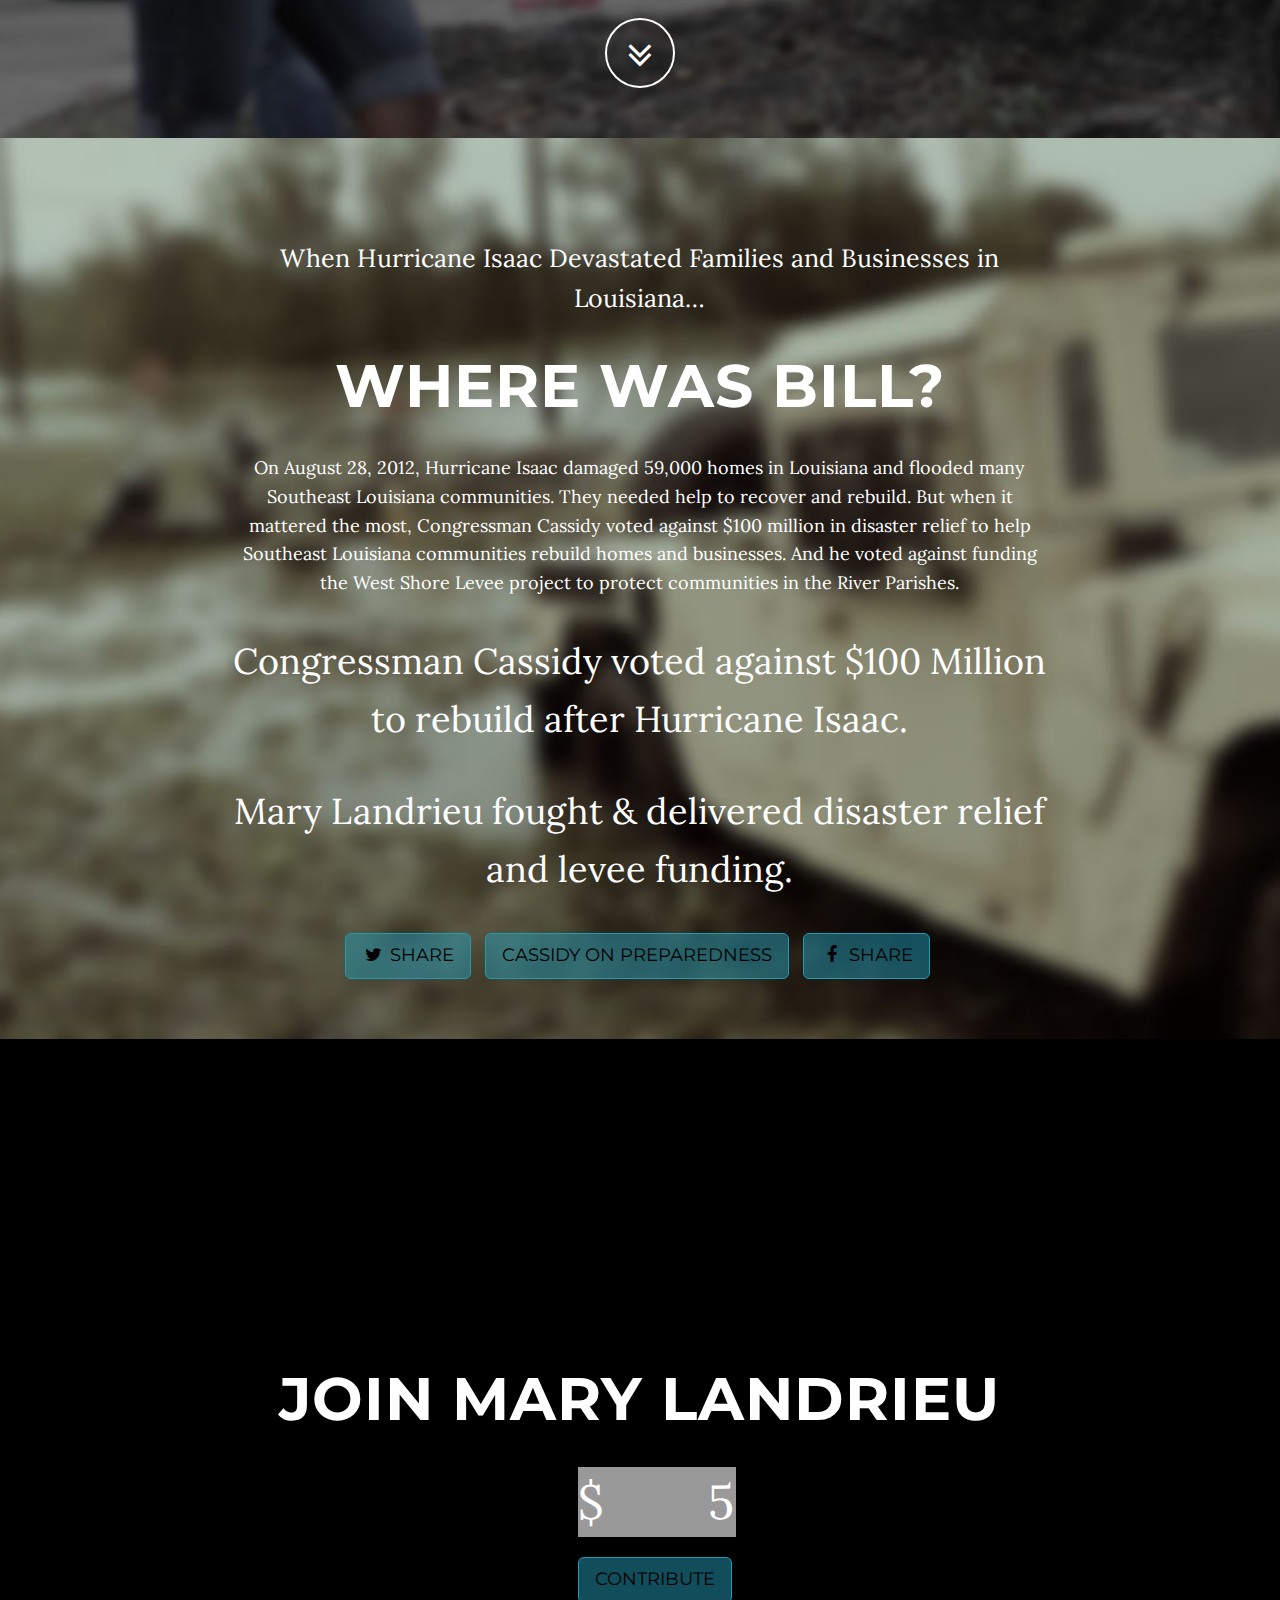
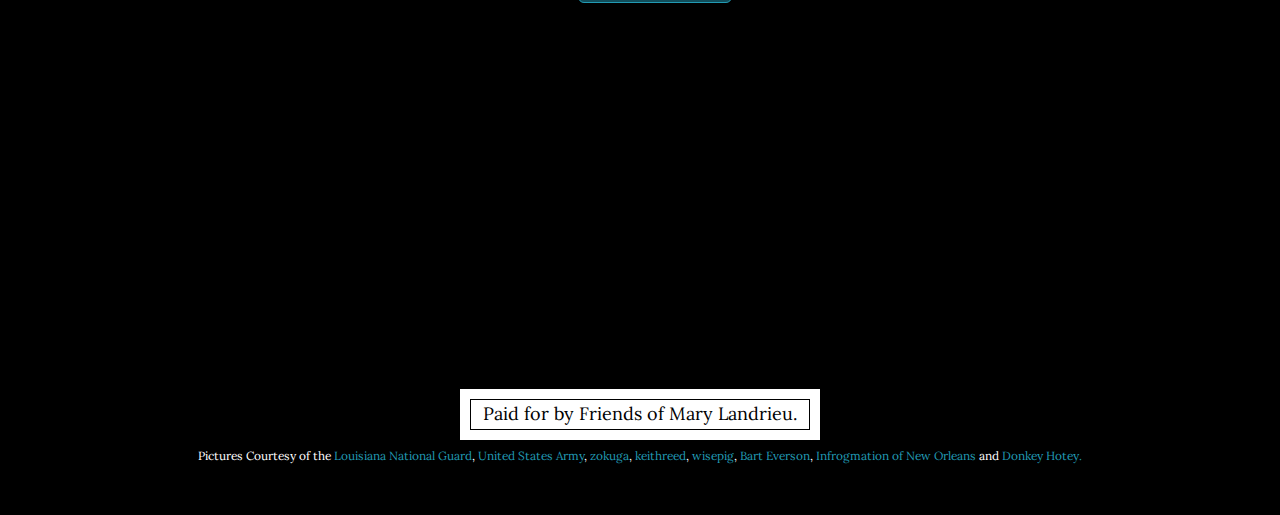
==== commit ac7ba45e: "messaging changes" ====
--- a/index.html
+++ b/index.html
@@ -9,11 +9,13 @@
     <meta name="description" content="">
     <meta name="author" content="">
 
+    <title>Bill Cassidy for Senate</title>
 
 		<!-- Twitter Card -->
 		<meta name="twitter:card" content="summary_large_image">
 		<meta name="twitter:title" content="Where Was Bill?">
 		<meta name="twitter:site" content="@WhereWasBill">
+		<meta name="twitter:creator" content="@MaryLandrieu">
 		<meta name="twitter:description" content="When Louisiana needed someone to stand up for it in Washington… when it needed someone to fight for it… Where was Bill?">
 		<meta name="twitter:image:src" content="http://wherewasbill.com/img/front-bg.jpg">
 
@@ -28,7 +30,6 @@
 		<meta name="og:publisher" content="https://www.facebook.com/senatorlandrieu">
 		<meta name="og:author" content="https://www.facebook.com/senatorlandrieu">
 
-    <title>Bill Cassidy for Senate</title>
 
     <!-- Bootstrap Core CSS -->
     <link href="css/bootstrap.min.css" rel="stylesheet">
@@ -135,7 +136,7 @@
 					<h2>Where was Bill?</h2>
 					<p> In Louisiana, women only make 67 cents for every dollar their male colleagues make. That is the worst pay gap in the entire country. Louisiana women make up half of the workforce and more than 60 percent of Louisiana children depend on their mothers as the main breadwinner in the family. Louisiana women and families deserve equal pay for equal work.</p>
 					<p class="bill-text">Congressman Cassidy voted against equal pay &amp; hurt Louisiana women and families.</p>
-					<p class="mary-text">Sen. Landrieu stood up for equal pay for Louisiana women who work to support their families.</p>
+					<p class="mary-text">Mary Landrieu stood up for equal pay for Louisiana women who work to support their families.</p>
                 <ul class="list-inline banner-social-buttons">
                     <li>
                         <a href="./women.html?utm_source=wwb" class="btn btn-default btn-lg tweetit popup" data-tweet="Where was Congressman Cassidy When Louisiana Women Fought for Equal Pay?"><i class="fa fa-twitter fa-fw"></i> <span class="network-name">Share</span></a>
@@ -162,8 +163,8 @@
 					<p class="intro-text">When it was Time to Keep the Promise Made to Louisiana Veterans…</p>
 					<h2>Where was Bill?</h2>
 					<p>Louisiana’s veterans risked their lives to defend freedom around the world, but when they needed a new veterans hospital, Bill Cassidy said it was too expensive and voted no.</p>
-					<p class="bill-text">Congressman Cassidy Opposed the new Veterans Hospital Because it Cost Too Much.</p>
-					<p class="mary-text">Sen. Landrieu has secured more than $350 million for the new VA hospital that will open its doors in early 2016 and keep the promise of quality health care for Louisiana’s veterans. </p>
+					<p class="bill-text">Congressman Cassidy opposed the new veterans hospital because it cost too much.</p>
+					<p class="mary-text">Mary Landrieu has secured hundreds of millions of dollars for the new VA hospital that will open its doors in early 2016 and keep the promise of quality health care for Louisiana’s veterans. </p>
 
                 <ul class="list-inline banner-social-buttons">
                     <li>
@@ -191,8 +192,8 @@
 					<p class="intro-text">When Louisiana Seniors Needed Someone to Protect Social Security and Medicare…</p>
 					<h2>Where was Bill?</h2>
 					<p>Louisiana’s seniors worked their whole lives to earn Social Security and Medicare, but Congressman Cassidy said raising the retirement age, “just didn’t hurt anyone.”.</p>
-					<p class="bill-text">Congressman Cassidy Voted to Raise the Retirement Age to 70, Cut Social Security, Medicare Benefits</p>
-					<p class="mary-text">Sen. Landrieu Stands up for Louisiana Seniors by Strengthening Social Security and Medicare.</p>
+					<p class="bill-text">Congressman Cassidy voted to raise the retirement age to 70, cut Social Security, Medicare benefits, and raise costs by thousands of dollars for Louisiana seniors.</p>
+					<p class="mary-text">Mary Landrieu has stood up for Louisiana seniors by strengthening Social Security and Medicare.</p>
 
                 <ul class="list-inline banner-social-buttons">
                     <li>
@@ -220,8 +221,8 @@
 					<p class="intro-text">When Louisiana Students Needed Someone to Make College More Affordable…</p>
 					<h2>Where was Bill?</h2>
 					<p>During the last five years, Congressman Cassidy has stayed silent as more than $700 million has been cut from Louisiana’s higher education budget by Gov. Jindal, causing tuition to rise 40-50 percent. Not only has Congressman Cassidy been silent, he has voted to cut Pell Grants for Louisiana students by 25 percent.</p>
-					<p class="bill-text">Bill Cassidy Remained Silent as Gov. Jindal Cut $700 million from Louisiana’s Higher Education Budget, Voted to Cut Pell Grants by 25%</p>
-					<p class="mary-text">Mary Landrieu Led the Fight to Make College more Affordable for Louisiana Students.</p>
+					<p class="bill-text">Bill Cassidy remained silent as Gov. Jindal cut $700 million from Louisiana’s higher education budget, and voted to cut Pell Grants by 25%</p>
+					<p class="mary-text">Mary Landrieu led the fight to make college more affordable for Louisiana students.</p>
 
                 <ul class="list-inline banner-social-buttons">
                     <li>
@@ -252,7 +253,7 @@
 					<h2>Where was Bill?</h2>
 					<p>On August 28, 2012, Hurricane Isaac damaged 59,000 homes in Louisiana and flooded many Southeast Louisiana communities. They needed help to recover and rebuild. But when it mattered the most, Congressman Cassidy voted against $100 million in disaster relief to help Southeast Louisiana communities rebuild homes and businesses. And he voted against funding the West Shore Levee project to protect communities in the River Parishes. </p>
 					<p class="bill-text">Congressman Cassidy voted against $100 Million to rebuild after Hurricane Isaac.</p>
-					<p class="mary-text">Sen. Landrieu fought &amp; delivered disaster relief and levee funding.</p>
+					<p class="mary-text">Mary Landrieu fought &amp; delivered disaster relief and levee funding.</p>
 
                 <ul class="list-inline banner-social-buttons">
                     <li>
@@ -273,7 +274,7 @@
     <section id="signup-donate" class="container content-section text-center signup-section photo-section">
 			<div class="row photo-body">
 				<div class="col-lg-8 col-lg-offset-2">
-					<h2>Join Sen. Landrieu</h2>
+					<h2>Join Mary Landrieu</h2>
 					<ul class="list-inline banner-social-buttons">
 						<li class="donate"><form action="https://secure.marylandrieu.com/" method="get"><input type="hidden" name="sc" value="wwb-home">
 							<ol>
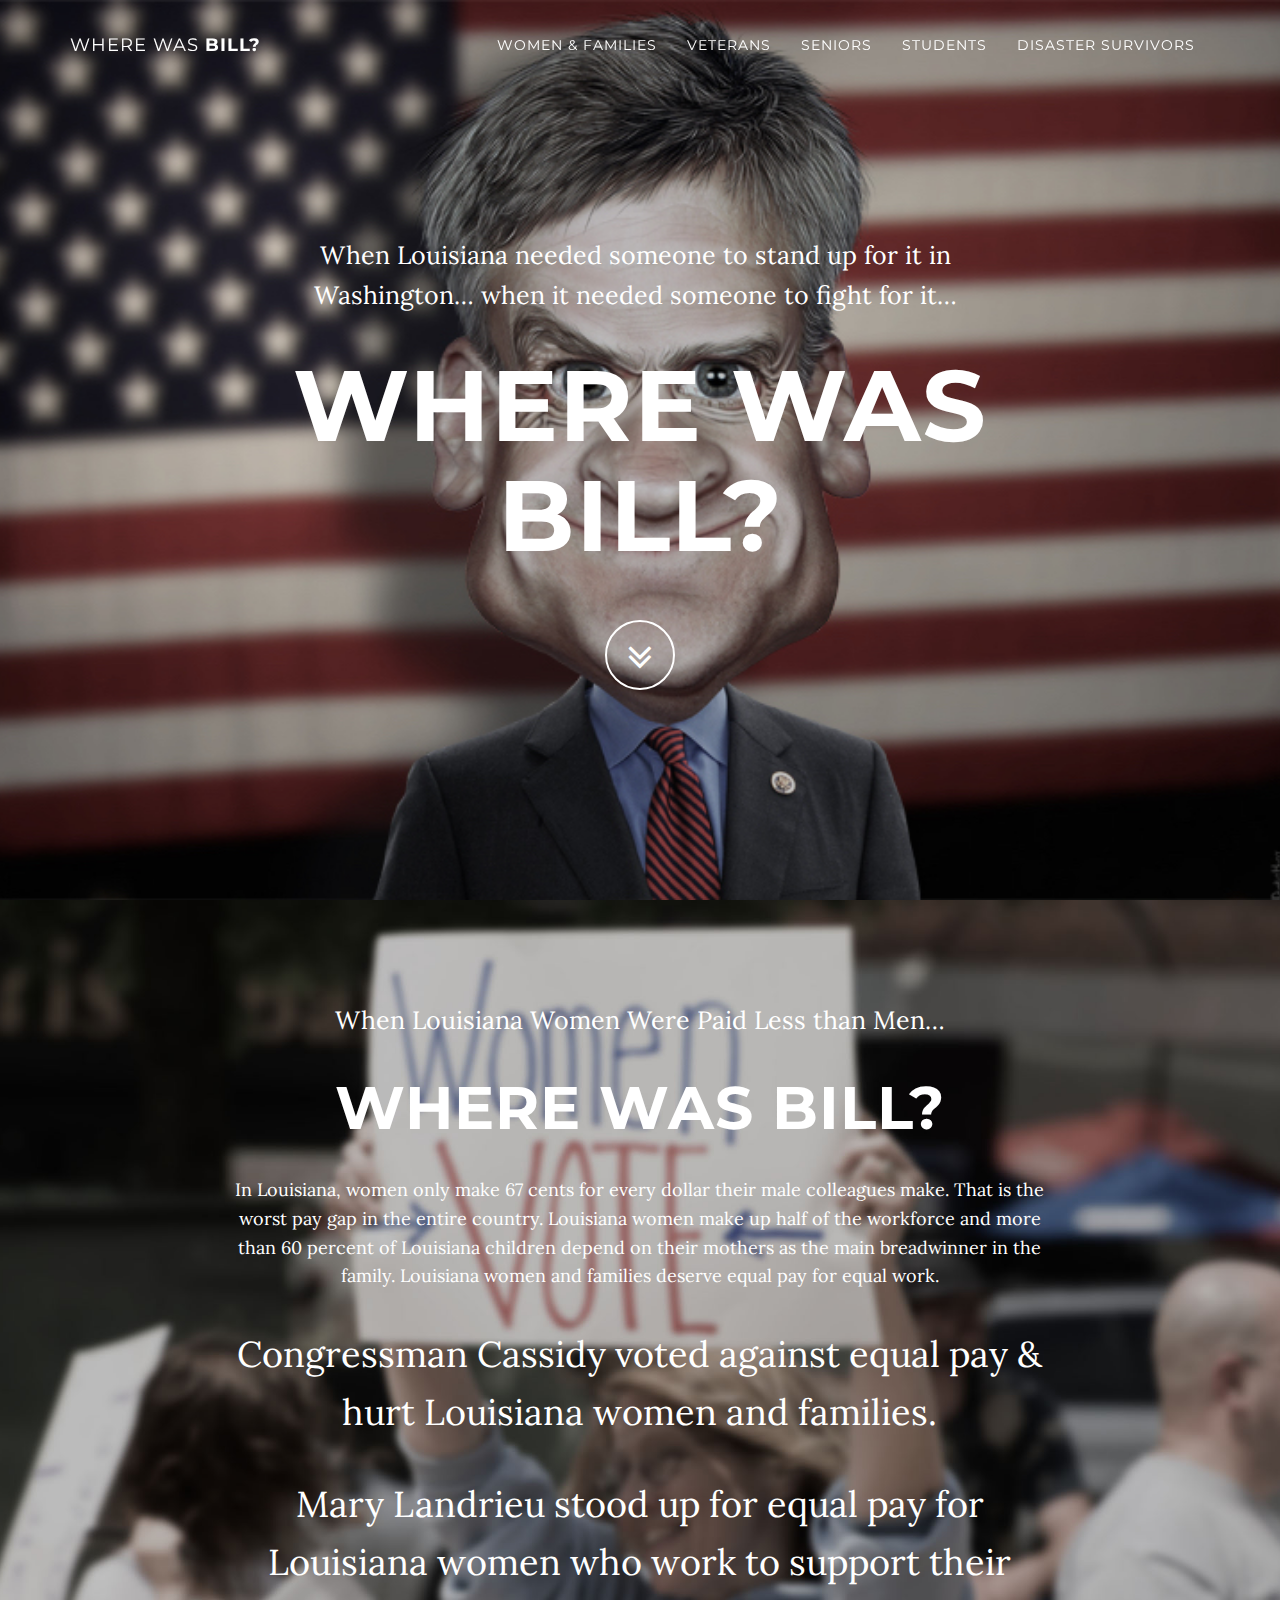
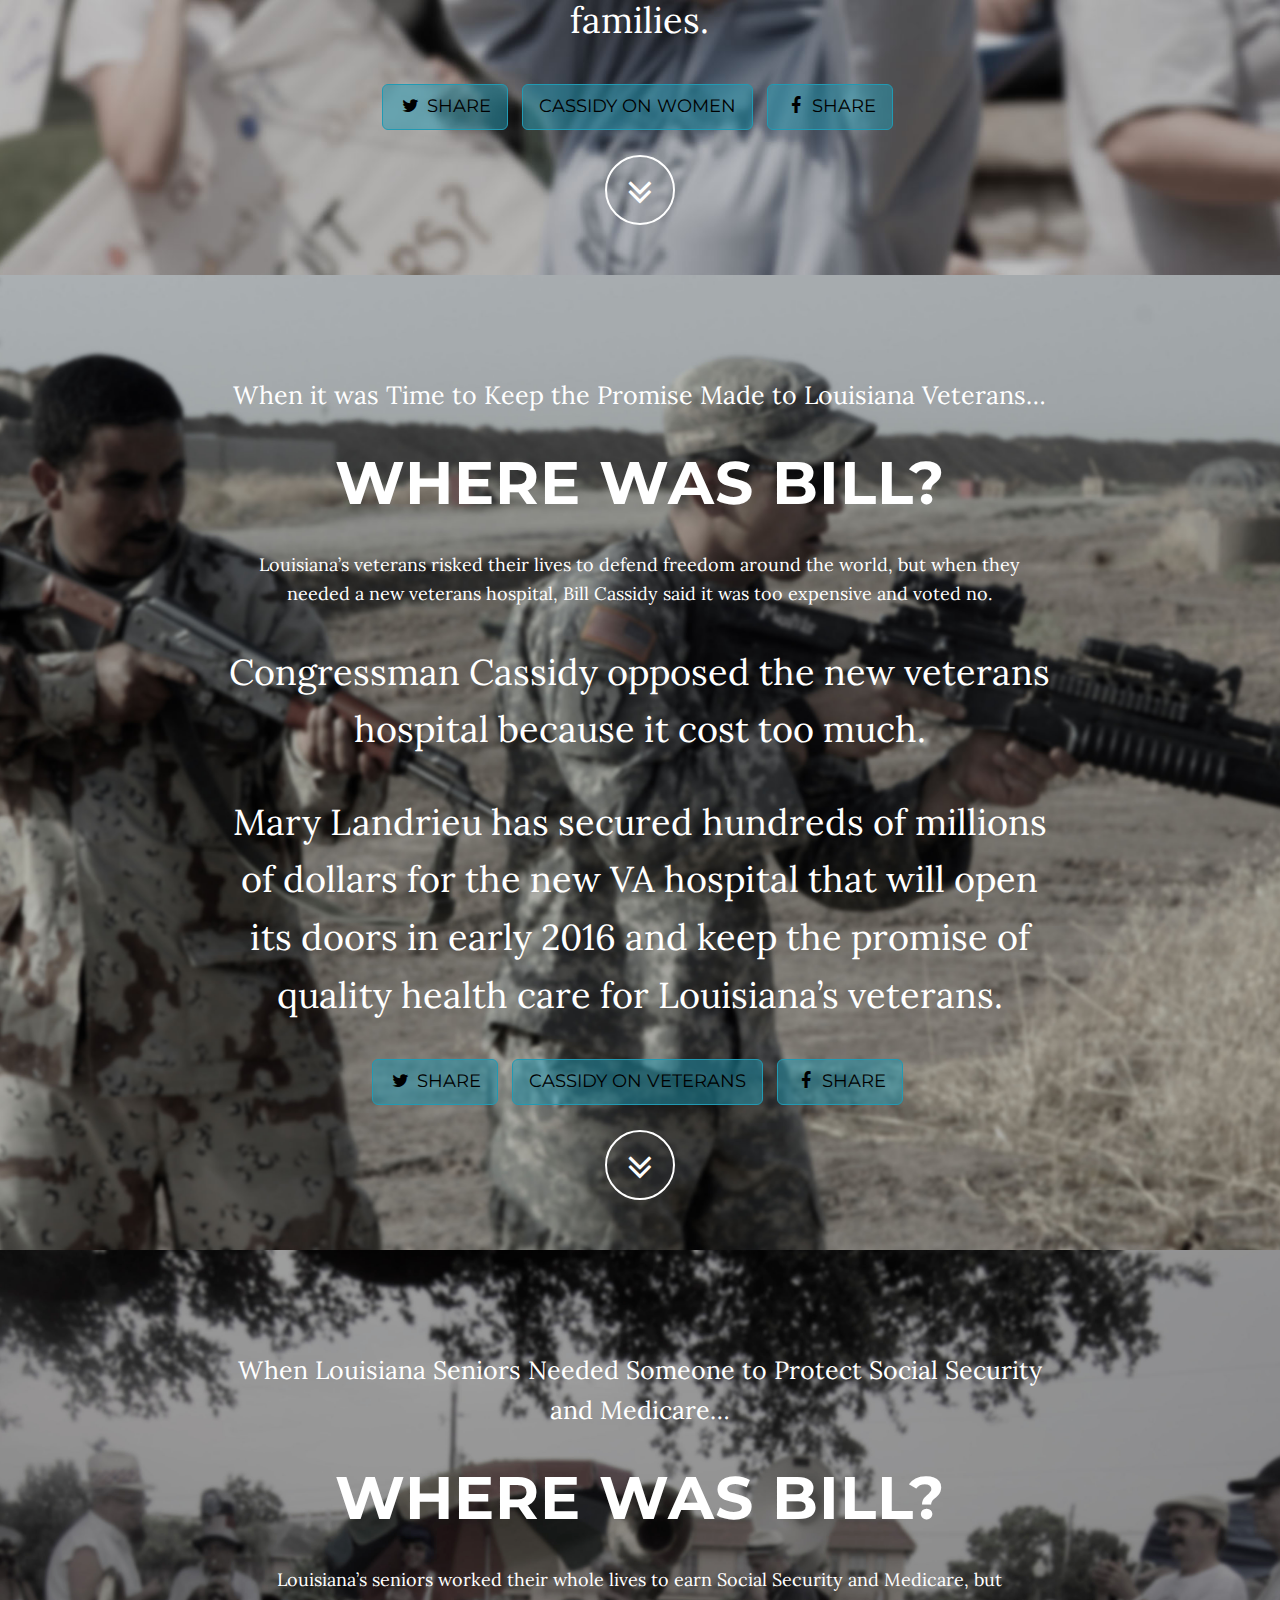
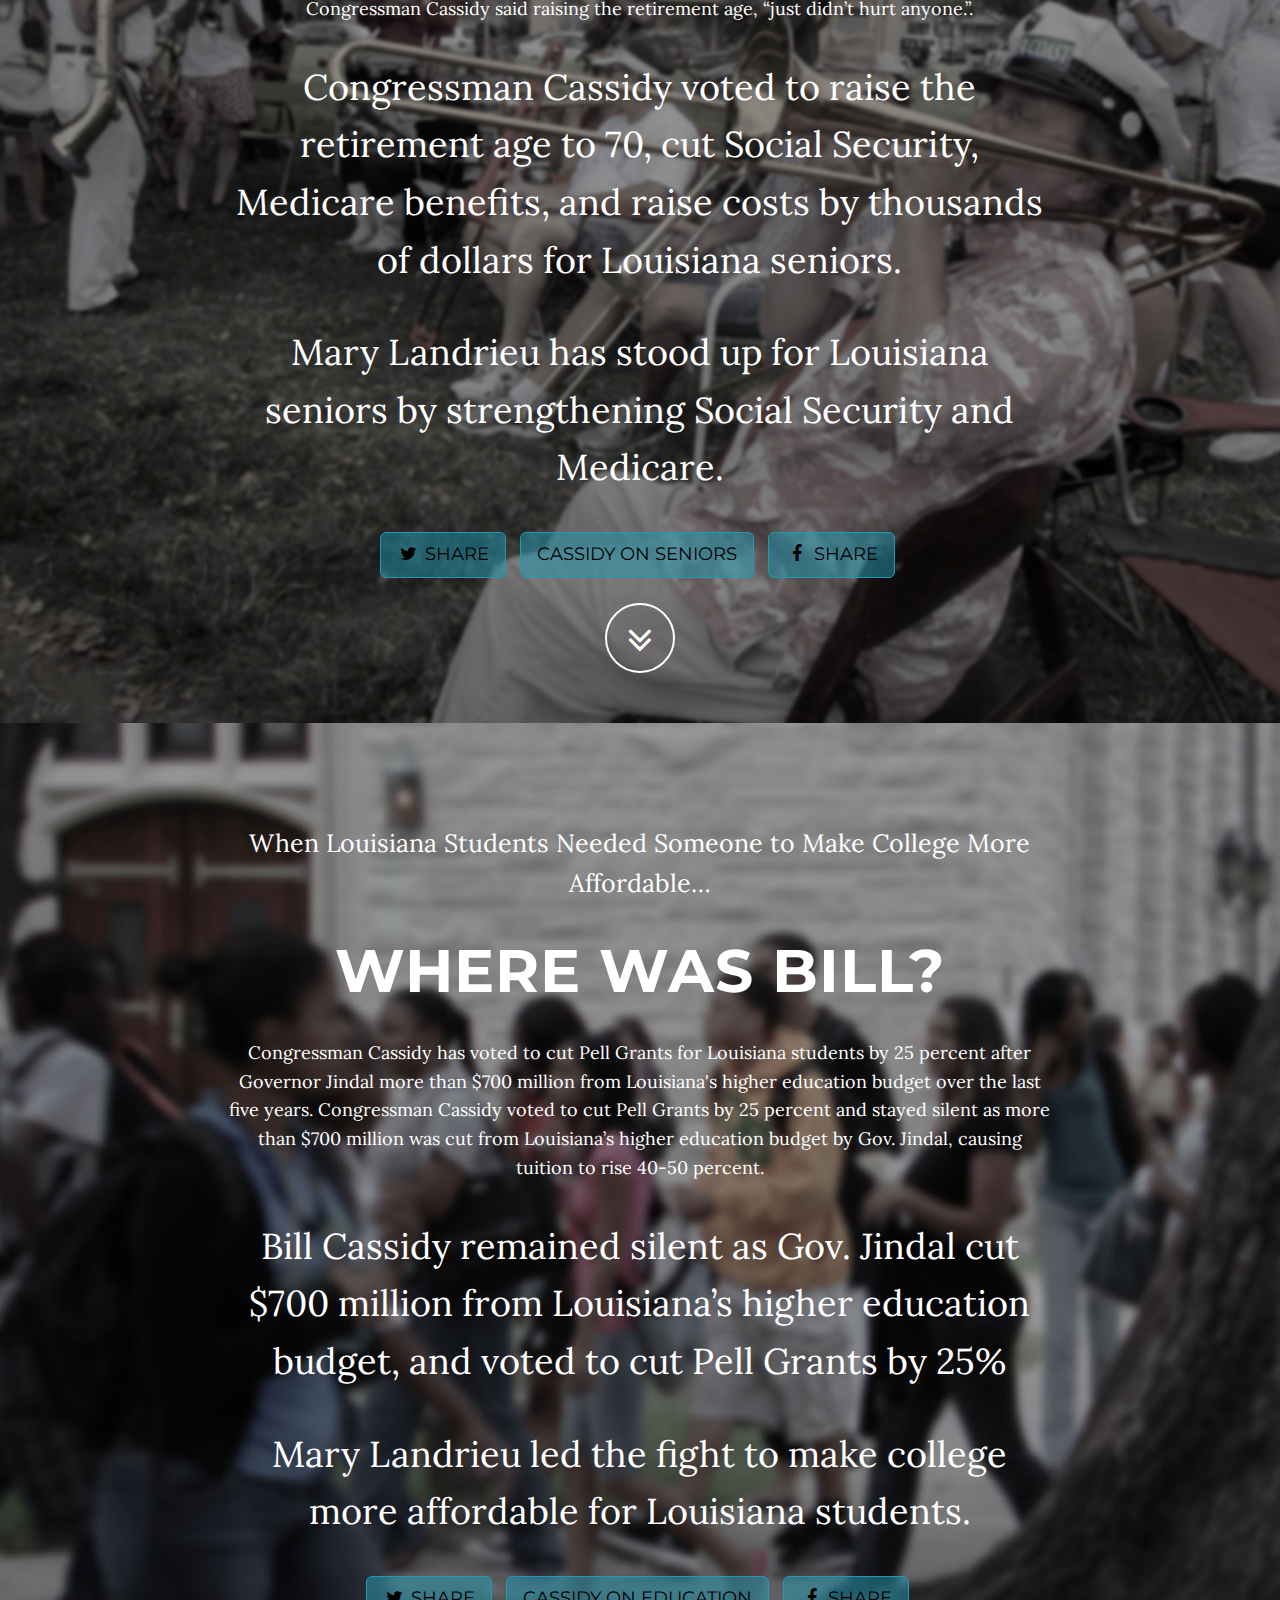
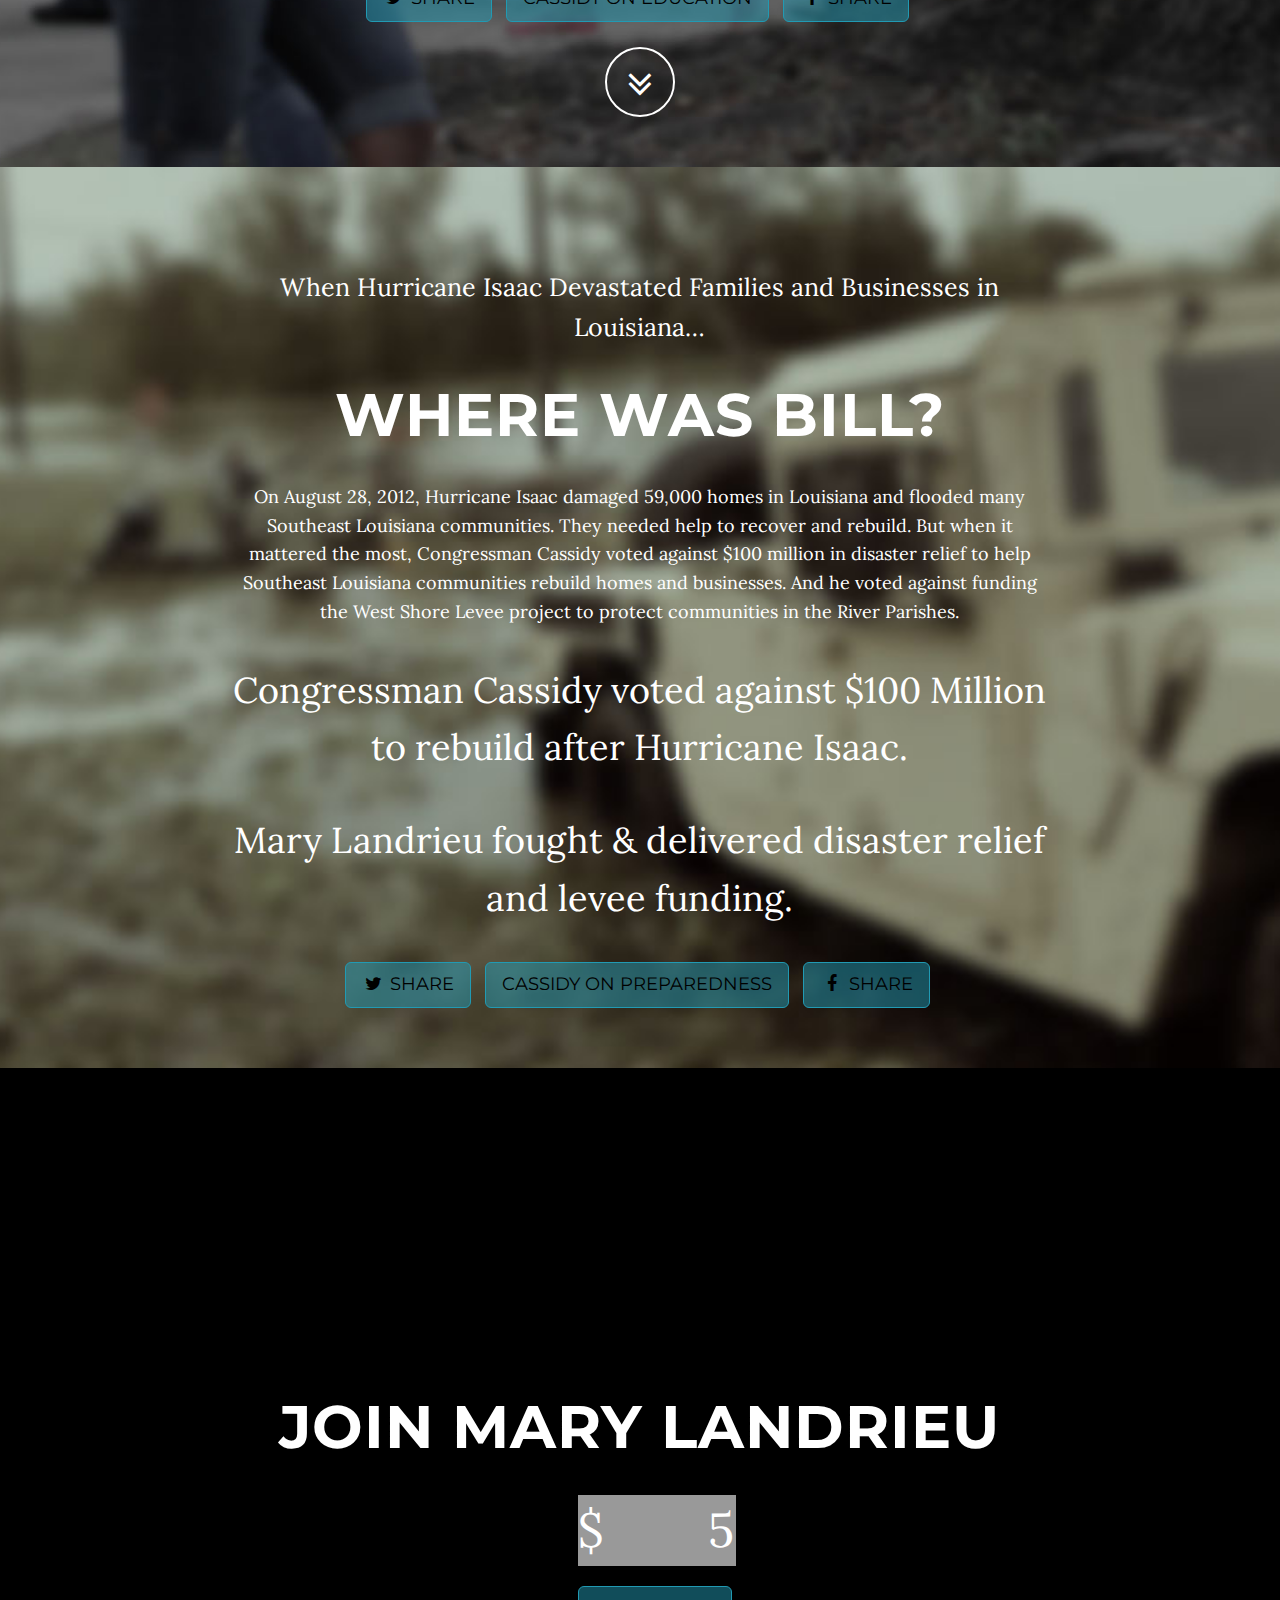
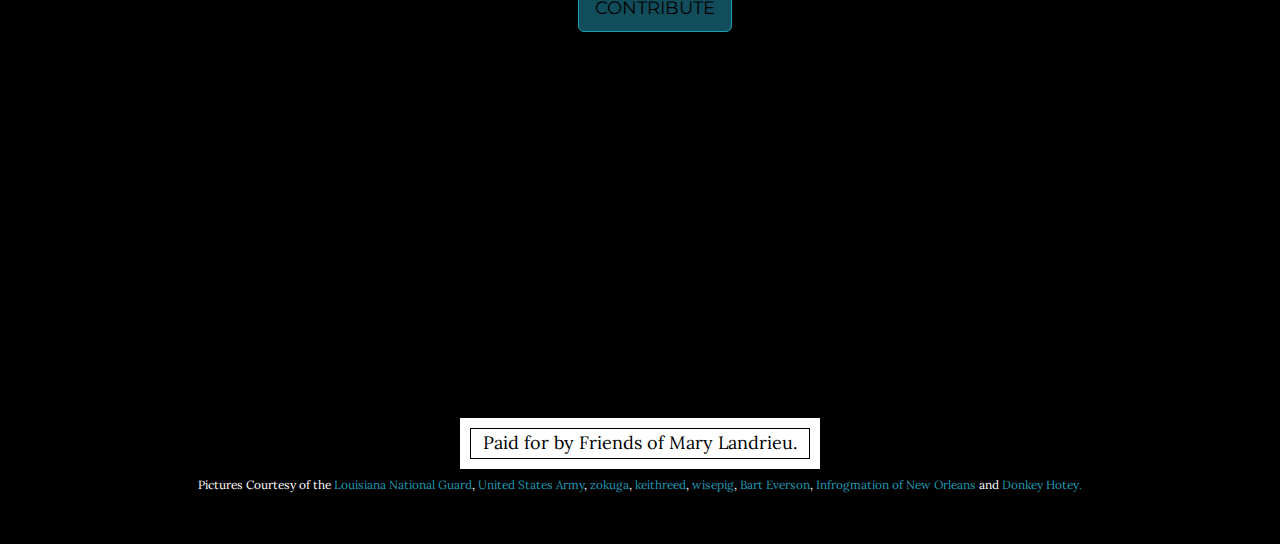
==== commit 48b205bb: "last minute message changes" ====
--- a/index.html
+++ b/index.html
@@ -220,7 +220,7 @@
 				<div class="col-lg-8 col-lg-offset-2">
 					<p class="intro-text">When Louisiana Students Needed Someone to Make College More Affordable…</p>
 					<h2>Where was Bill?</h2>
-					<p>During the last five years, Congressman Cassidy has stayed silent as more than $700 million has been cut from Louisiana’s higher education budget by Gov. Jindal, causing tuition to rise 40-50 percent. Not only has Congressman Cassidy been silent, he has voted to cut Pell Grants for Louisiana students by 25 percent.</p>
+					<p>Congressman Cassidy  has voted to cut Pell Grants for Louisiana students by 25 percent after Governor Jindal more than $700 million from Louisiana's higher education budget over the last five years. Congressman Cassidy voted to cut Pell Grants by 25 percent and stayed silent as more than $700 million was cut from Louisiana’s higher education budget by Gov. Jindal, causing tuition to rise 40-50 percent.</p>
 					<p class="bill-text">Bill Cassidy remained silent as Gov. Jindal cut $700 million from Louisiana’s higher education budget, and voted to cut Pell Grants by 25%</p>
 					<p class="mary-text">Mary Landrieu led the fight to make college more affordable for Louisiana students.</p>
 
@@ -276,7 +276,7 @@
 				<div class="col-lg-8 col-lg-offset-2">
 					<h2>Join Mary Landrieu</h2>
 					<ul class="list-inline banner-social-buttons">
-						<li class="donate"><form action="https://secure.marylandrieu.com/" method="get"><input type="hidden" name="sc" value="wwb-home">
+						<li class="donate"><form action="https://secure.actblue.com/contribute/page/nov2014" method="get"><input type="hidden" name="refcode" value="wwb"><input type="hidden" name="refcode2" value="wwb-home">
 							<ol>
 								 <fieldset>
 					       <li class="dollahbill">$</li>         
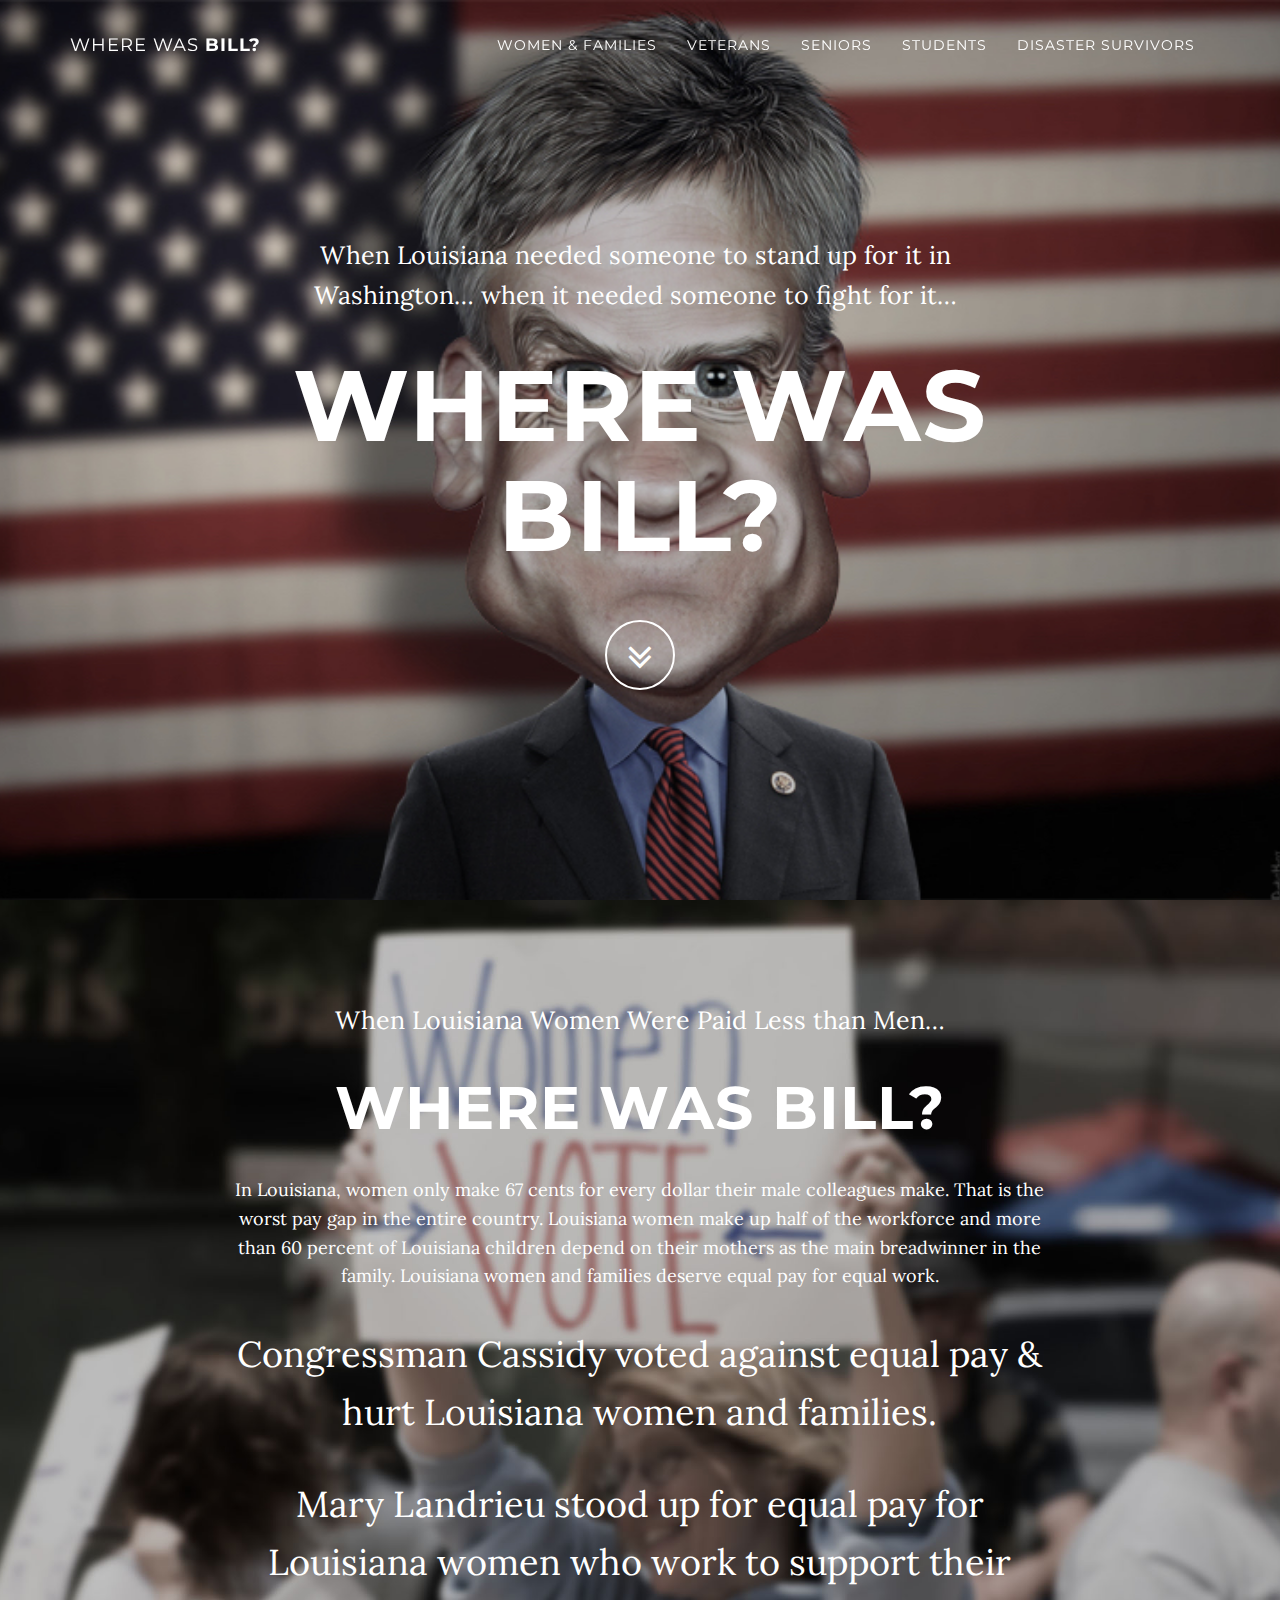
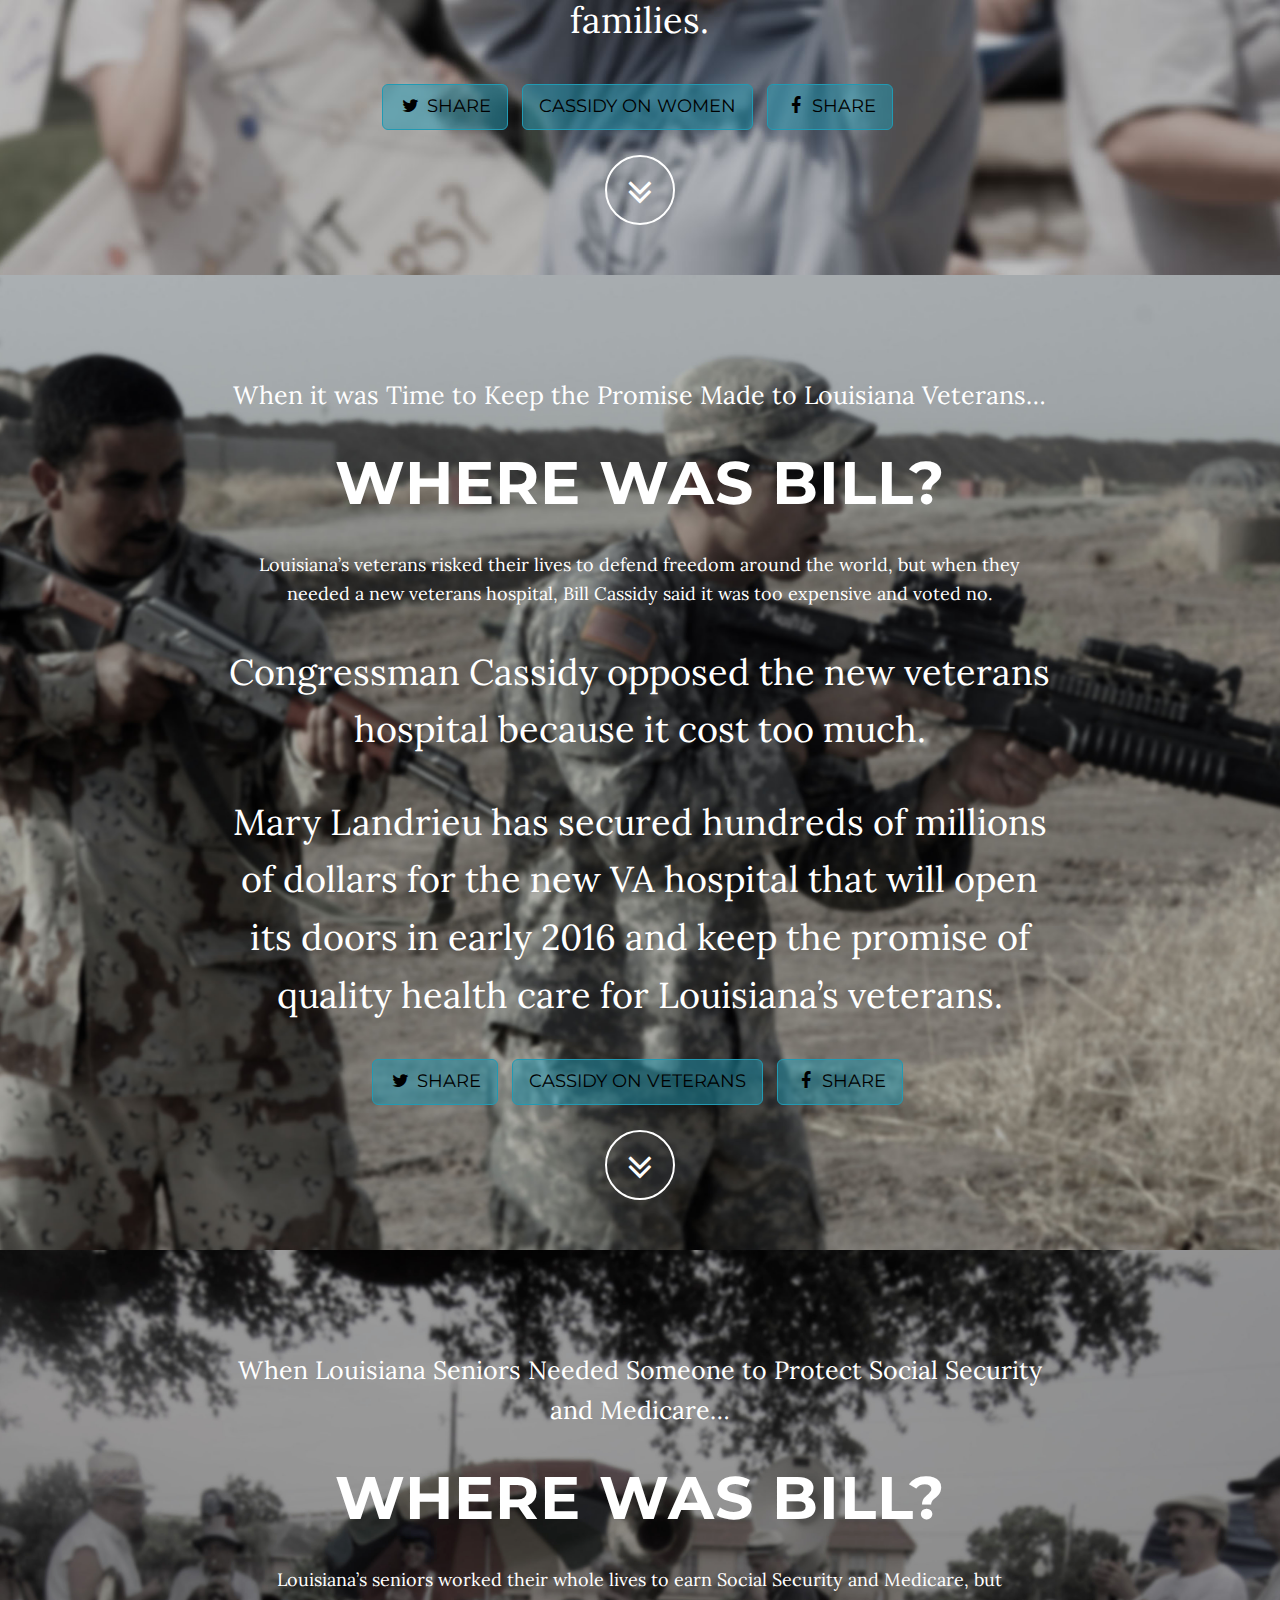
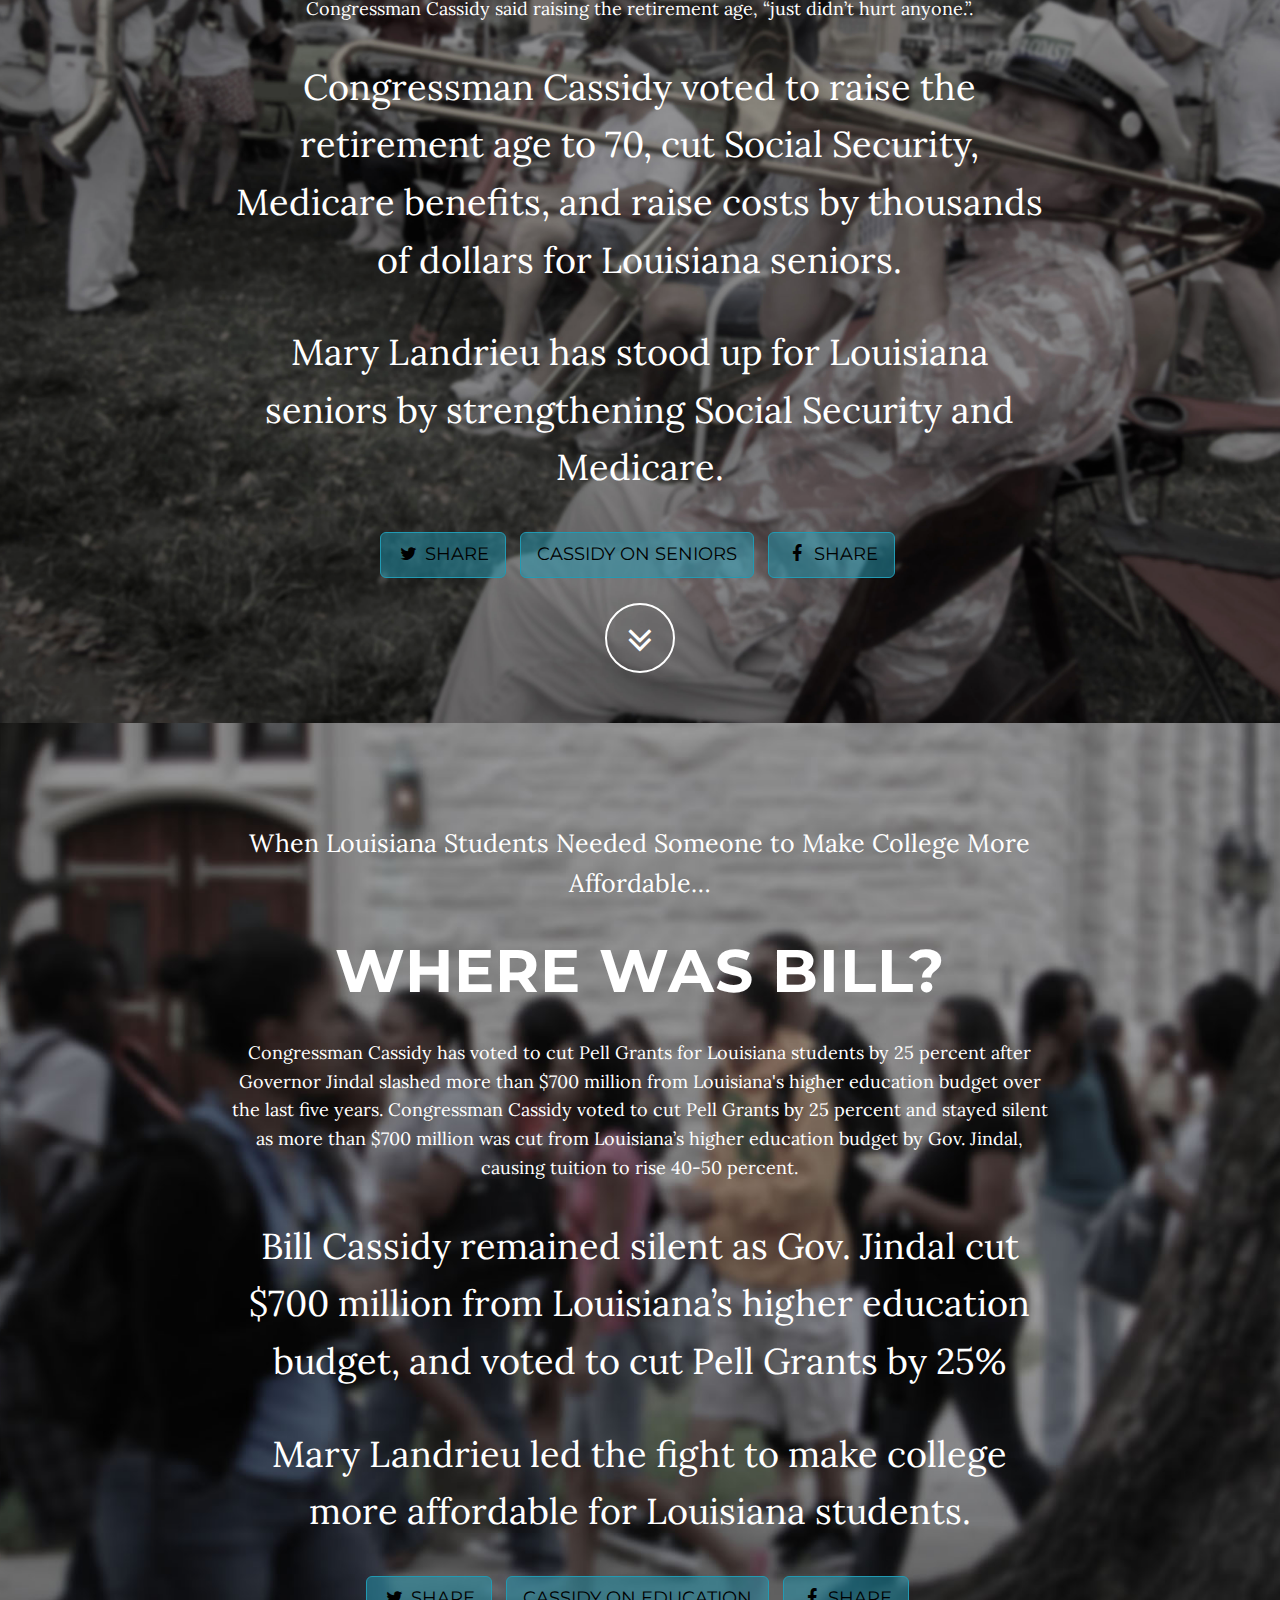
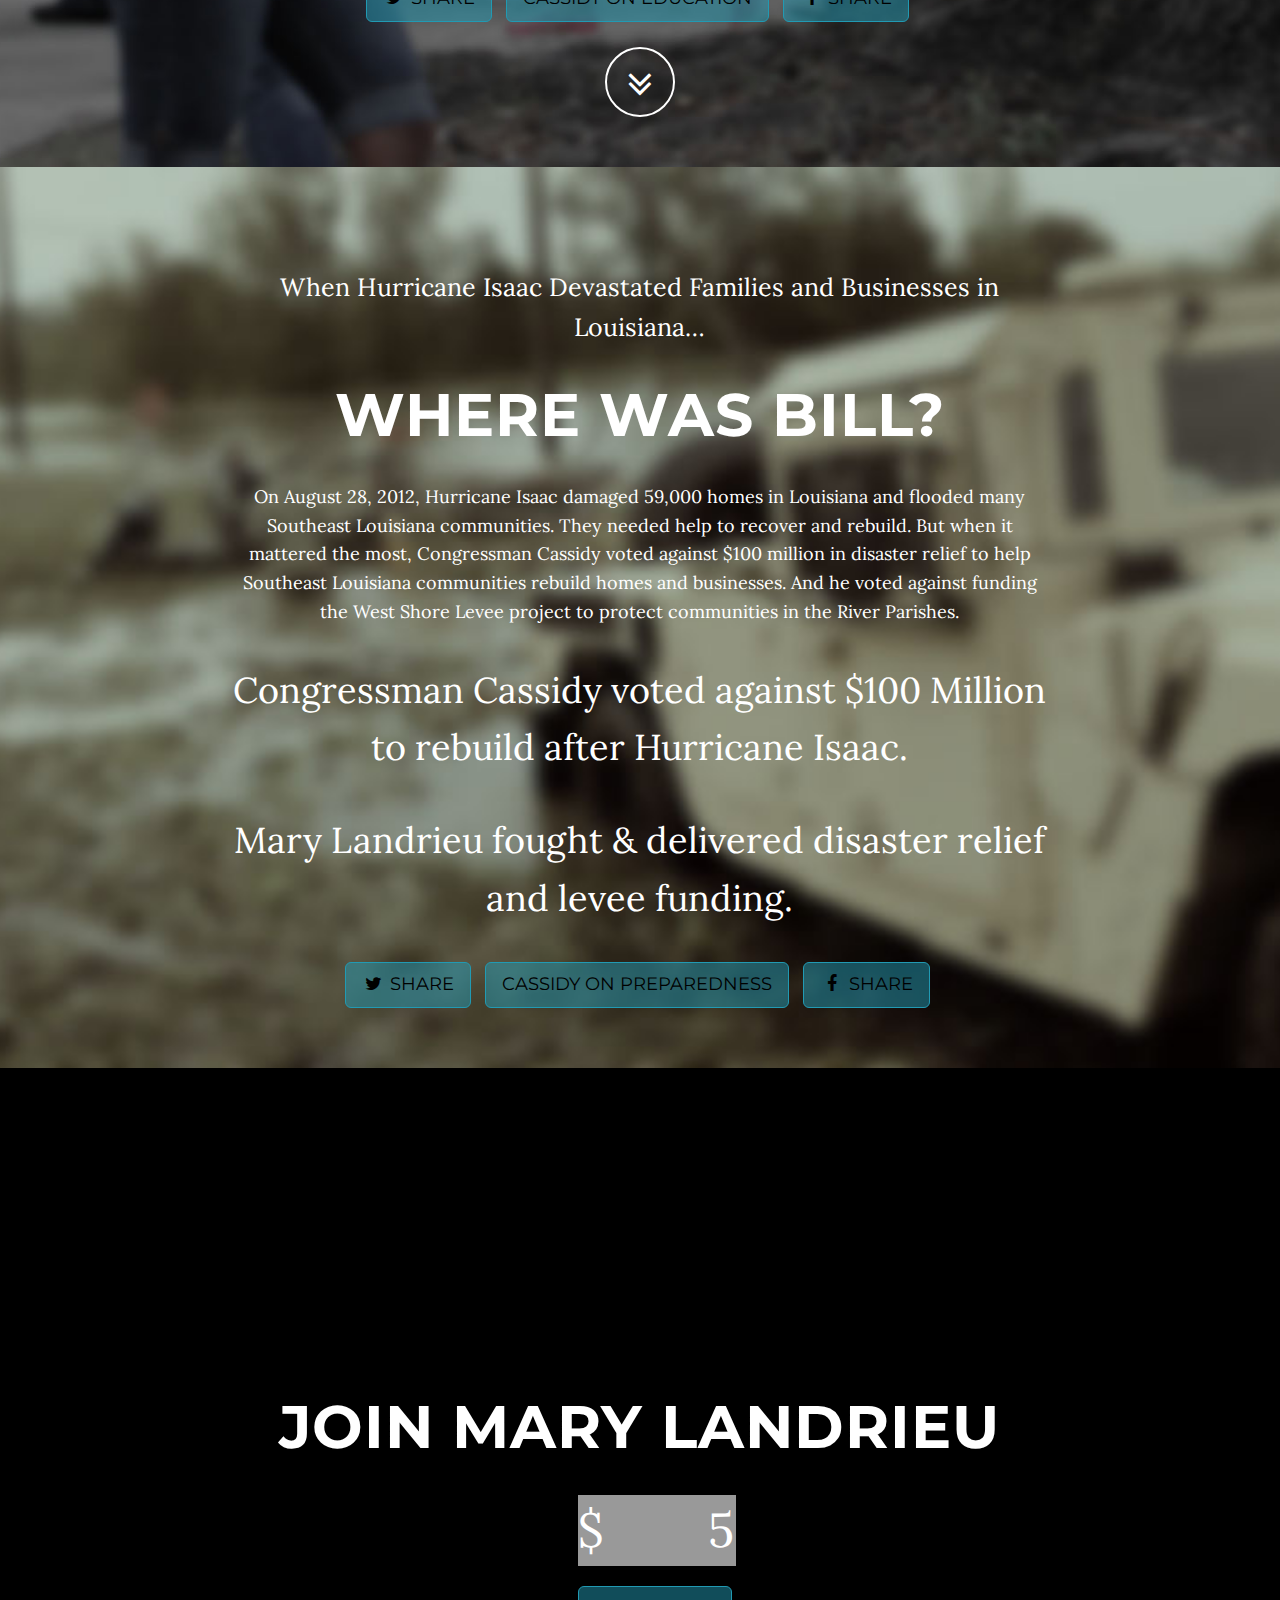
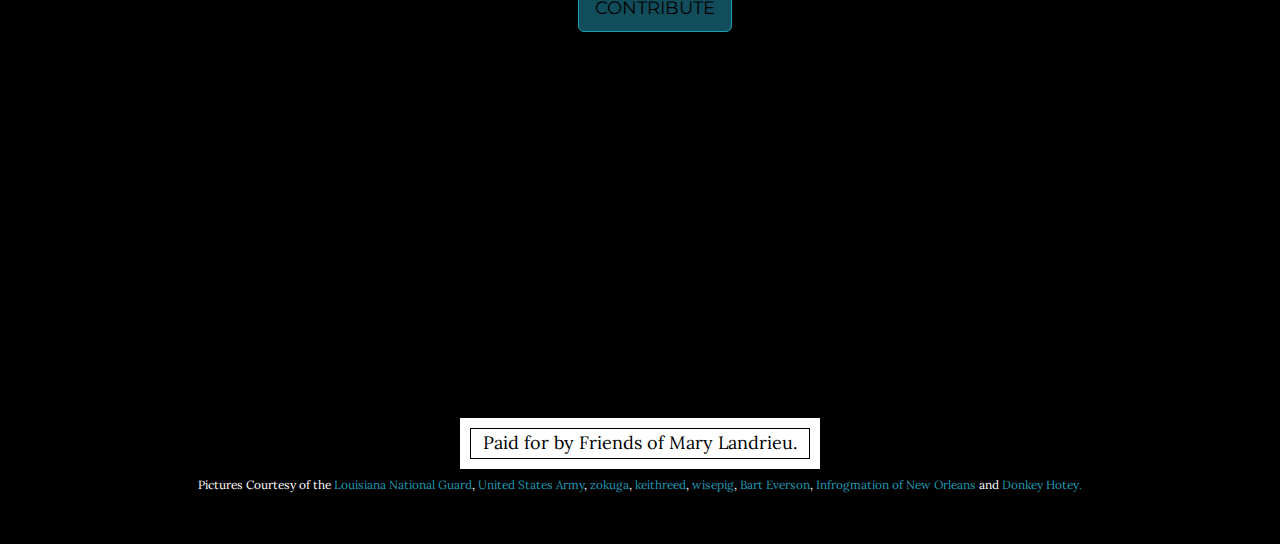
==== commit 9ce39a46: "slashing!" ====
--- a/index.html
+++ b/index.html
@@ -220,7 +220,7 @@
 				<div class="col-lg-8 col-lg-offset-2">
 					<p class="intro-text">When Louisiana Students Needed Someone to Make College More Affordable…</p>
 					<h2>Where was Bill?</h2>
-					<p>Congressman Cassidy  has voted to cut Pell Grants for Louisiana students by 25 percent after Governor Jindal more than $700 million from Louisiana's higher education budget over the last five years. Congressman Cassidy voted to cut Pell Grants by 25 percent and stayed silent as more than $700 million was cut from Louisiana’s higher education budget by Gov. Jindal, causing tuition to rise 40-50 percent.</p>
+					<p>Congressman Cassidy  has voted to cut Pell Grants for Louisiana students by 25 percent after Governor Jindal slashed more than $700 million from Louisiana's higher education budget over the last five years. Congressman Cassidy voted to cut Pell Grants by 25 percent and stayed silent as more than $700 million was cut from Louisiana’s higher education budget by Gov. Jindal, causing tuition to rise 40-50 percent.</p>
 					<p class="bill-text">Bill Cassidy remained silent as Gov. Jindal cut $700 million from Louisiana’s higher education budget, and voted to cut Pell Grants by 25%</p>
 					<p class="mary-text">Mary Landrieu led the fight to make college more affordable for Louisiana students.</p>
 
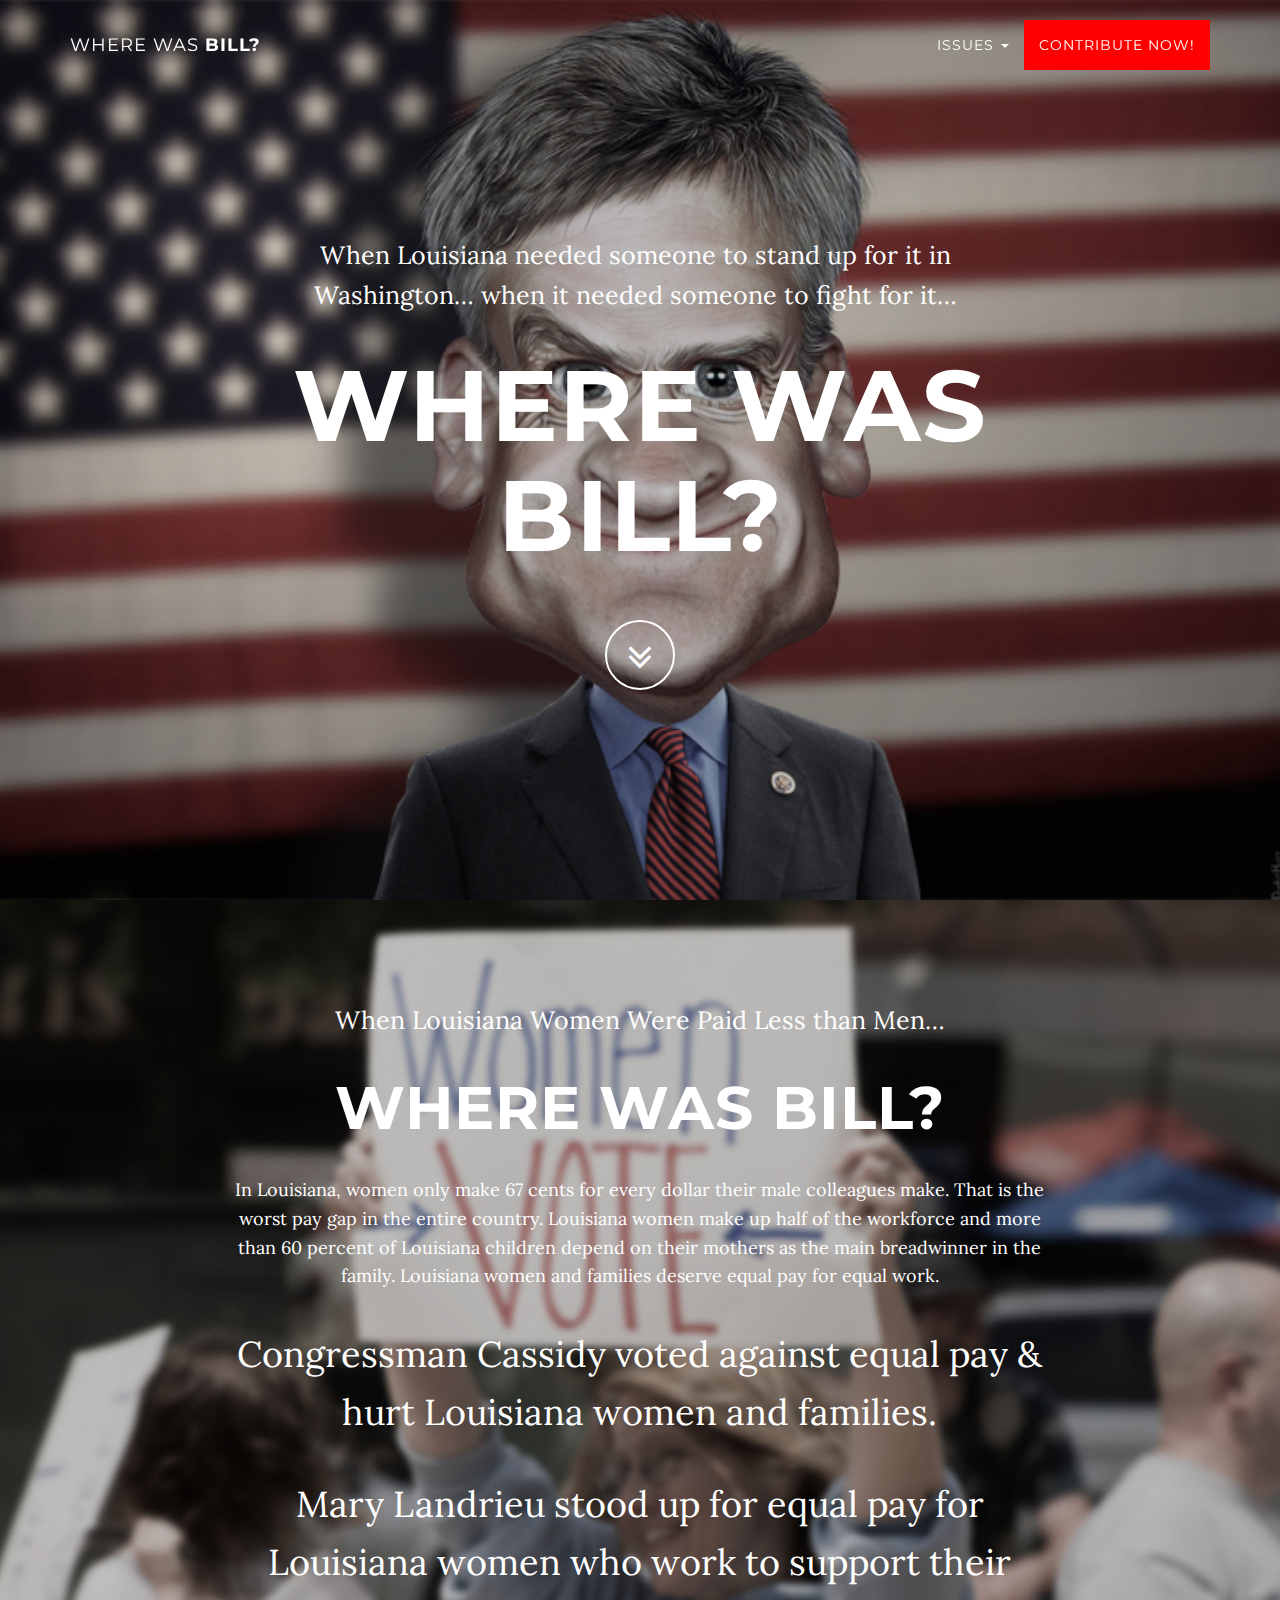
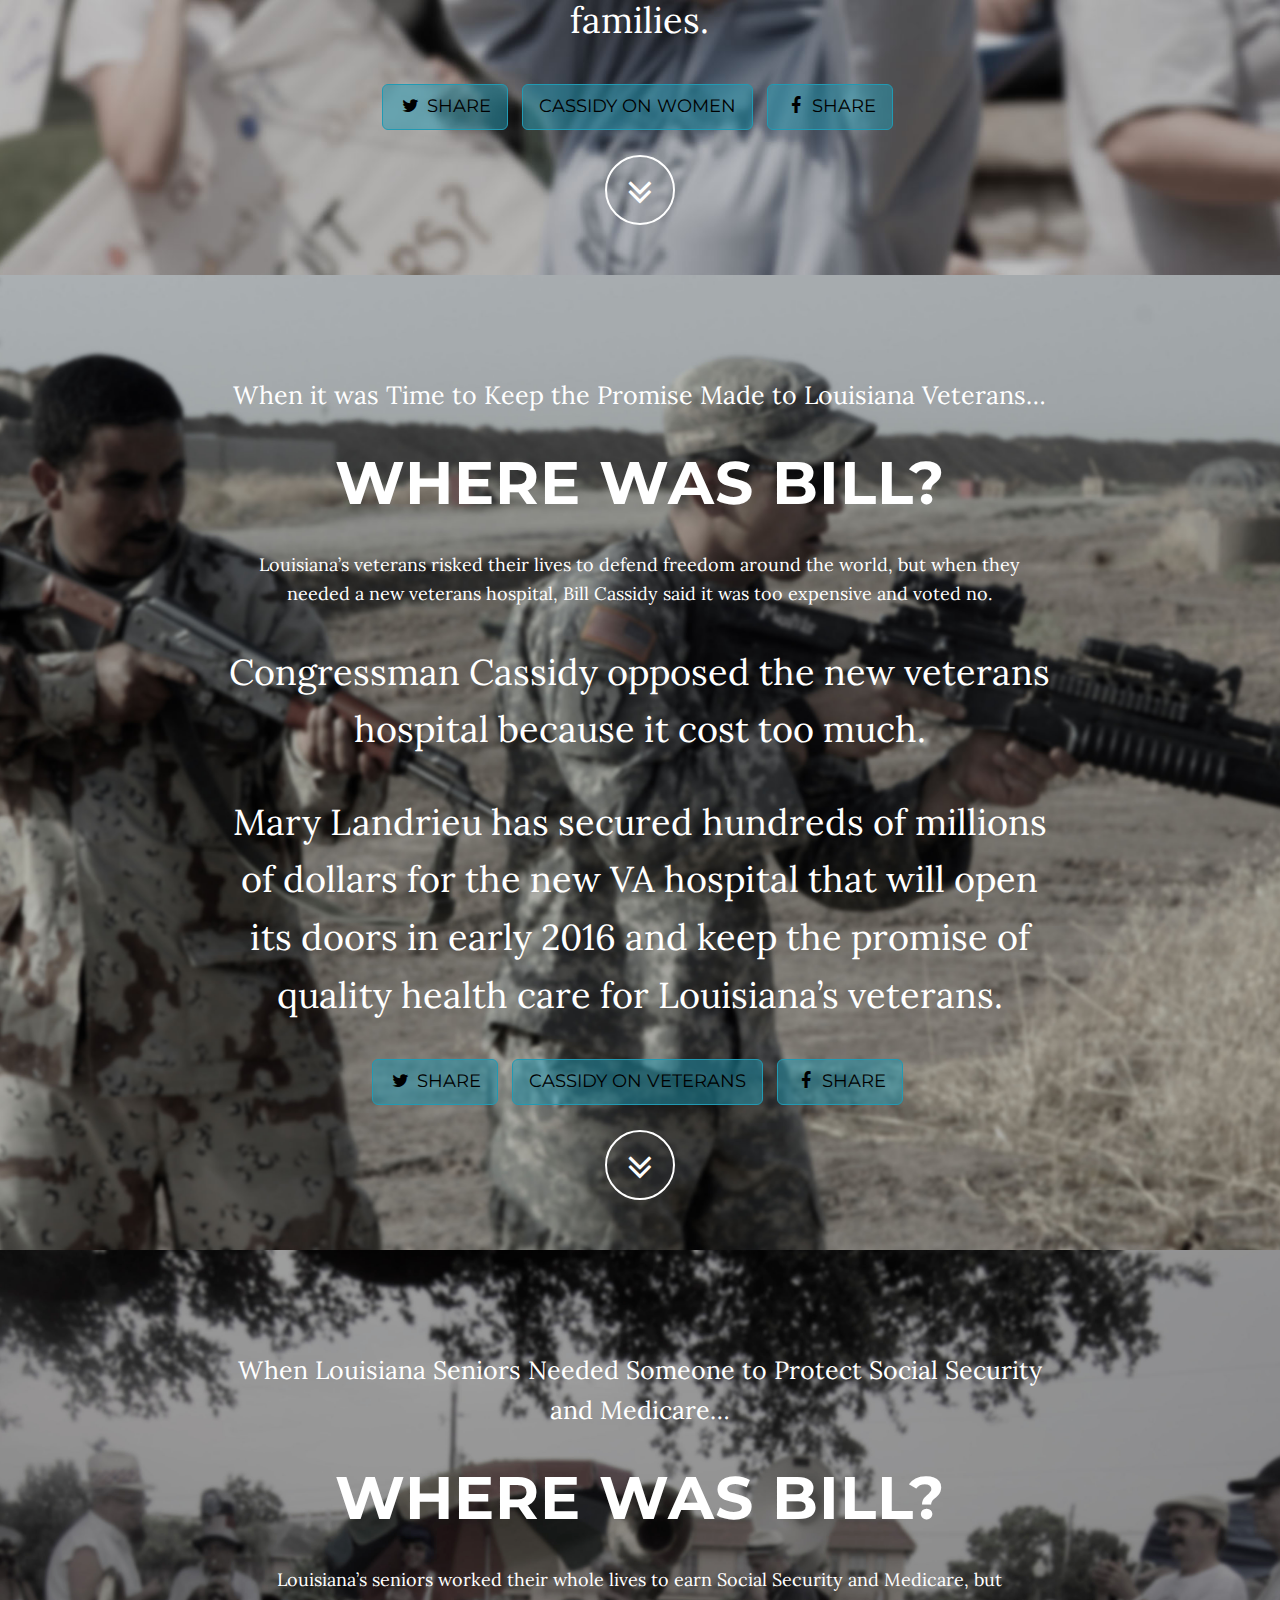
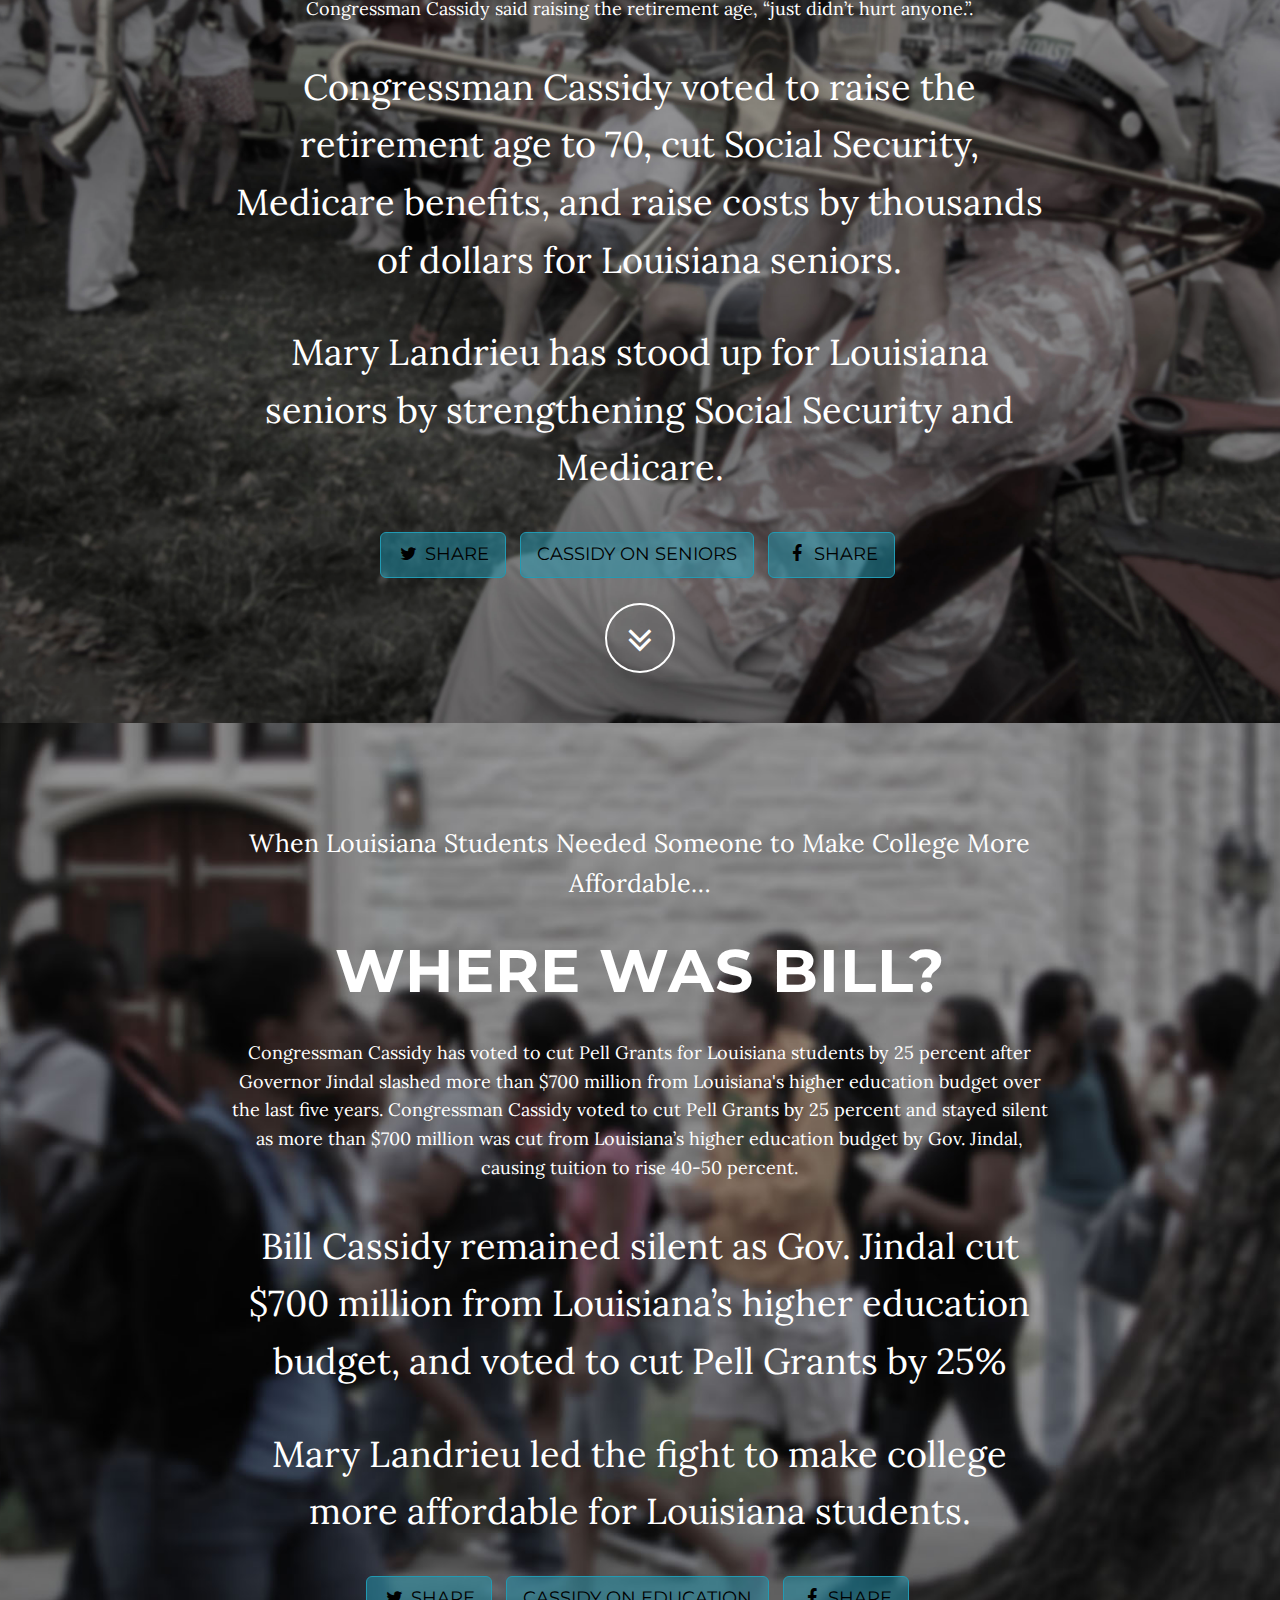
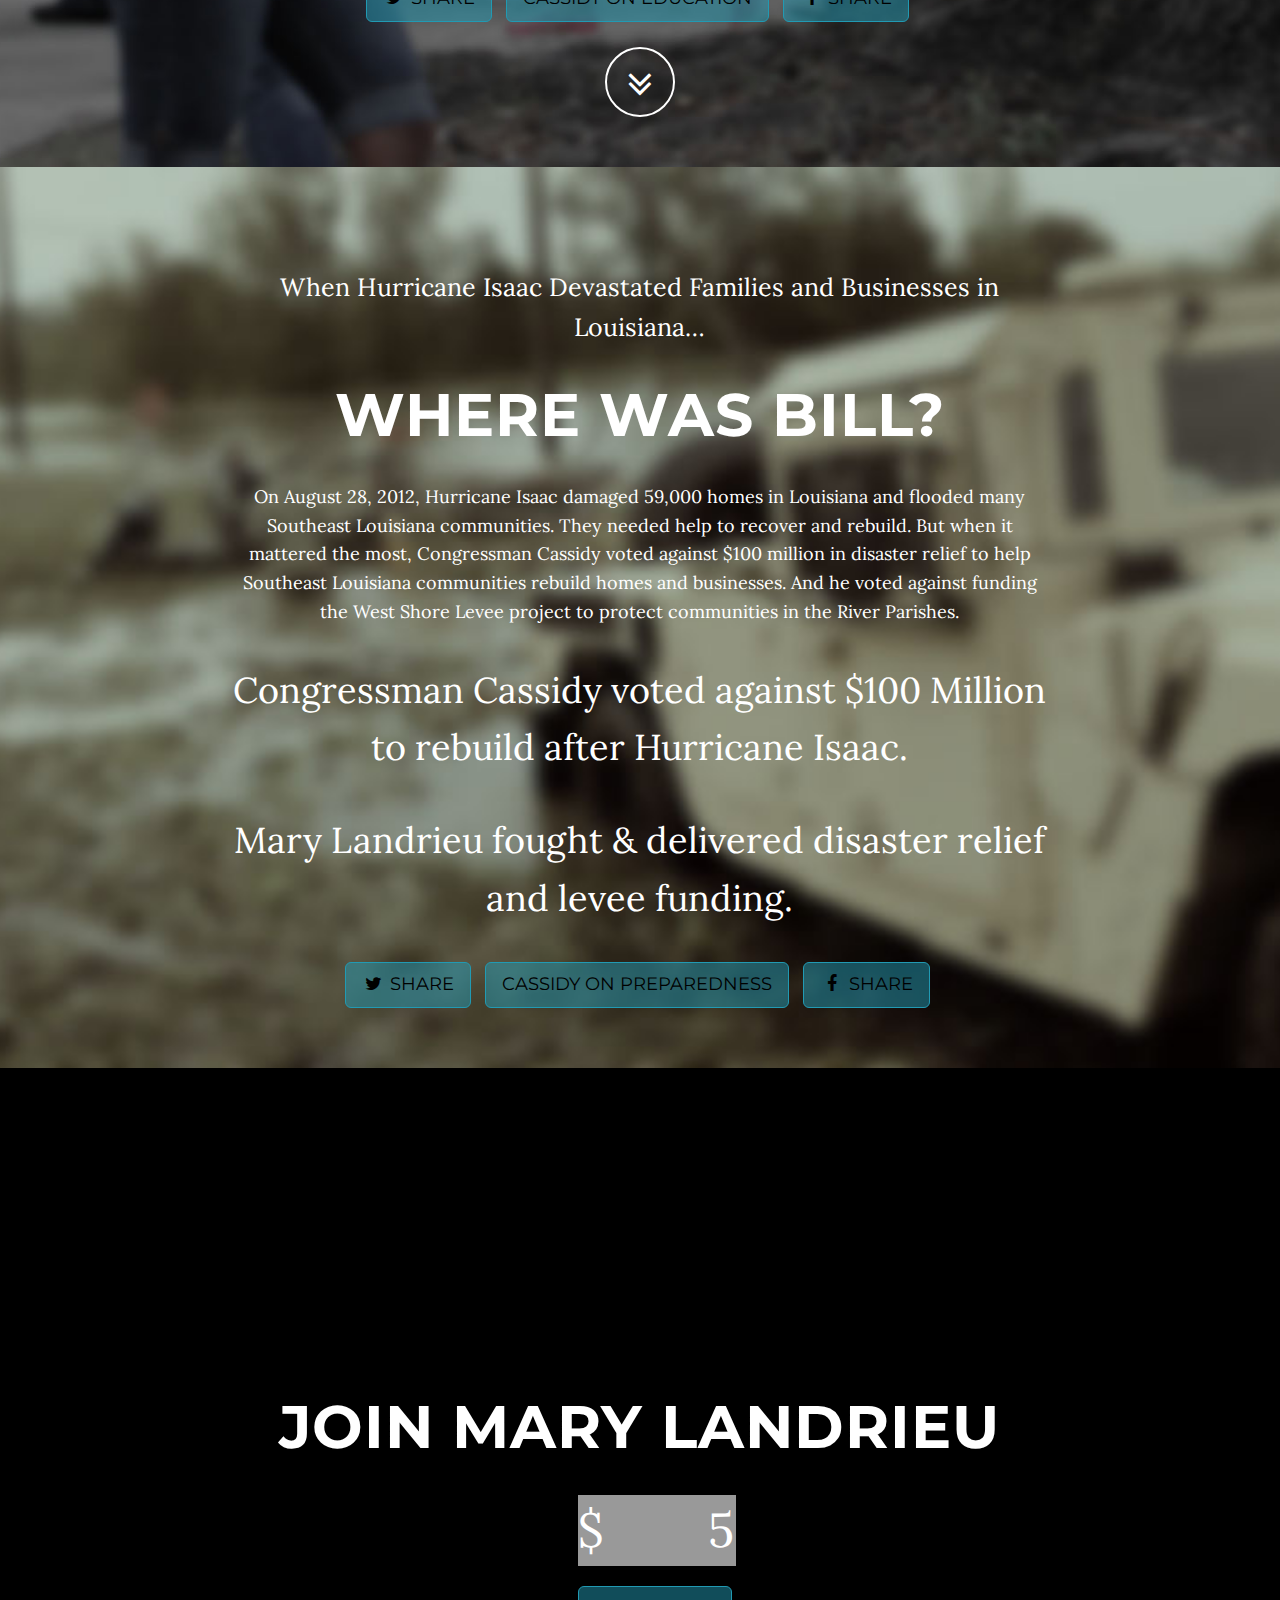
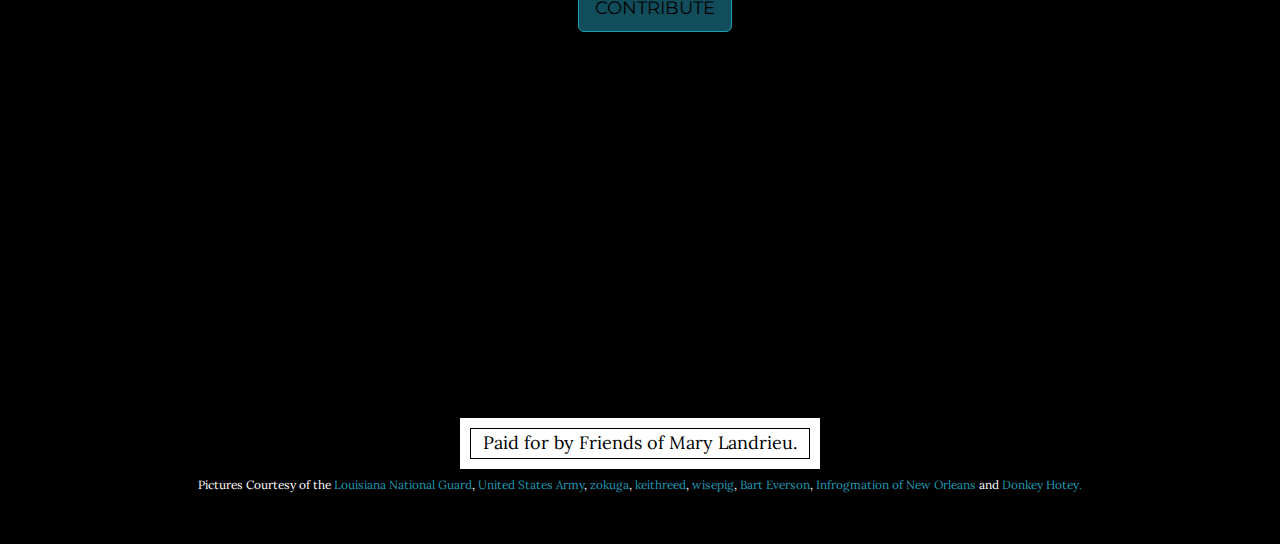
==== commit 8b16495a: "make donate link more prominent" ====
--- a/index.html
+++ b/index.html
@@ -90,20 +90,30 @@
                     <li class="hidden">
                         <a href="#page-top"></a>
                     </li>
-                    <li>
-                        <a class="page-scroll" href="#women">Women &amp; Families</a>
-                    </li>
-                    <li>
-                        <a class="page-scroll" href="#vets">Veterans</a>
-                    </li>
-                    <li>
-                        <a class="page-scroll" href="#seniors">Seniors</a>
-                    </li>
-                    <li>
-                        <a class="page-scroll" href="#education">Students</a>
-                    </li>
-                    <li>
-                        <a class="page-scroll" href="#levee">Disaster Survivors</a>
+										<li role="presentation" class="dropdown">
+											<a href="#" class="dropdown-toggle" data-toggle="dropdown">
+												Issues <span class="caret"></span>
+											</a>
+											<ul class="dropdown-menu" role="menu">
+												<li>
+													<a class="issue-link" href="./women.html">Women &amp; Families</a>
+												</li>
+												<li>
+													<a class="issue-link" href="./veterans.html">Veterans</a>
+												</li>
+												<li>
+													<a class="issue-link" href="./seniors.html">Seniors</a>
+												</li>
+												<li>
+													<a class="issue-link" href="./students.html">Students</a>
+												</li>
+												<li>
+													<a class="issue-link" href="./disaster-survivors.html">Disaster Survivors</a>
+												</li>
+											</ul>
+										</li>
+                    <li>
+                        <a class="page-scroll donate-nav" href="#signup-donate">Contribute Now!</a>
                     </li>
                 </ul>
             </div>
--- a/css/grayscale.css
+++ b/css/grayscale.css
@@ -113,6 +113,8 @@
 .dropdown-menu a, .dropdown-menu {
   background-color: #bbb;	
 }
+
+.donate-nav { background-color:#f00;}
 
 @media(min-width:767px) {
     .navbar {
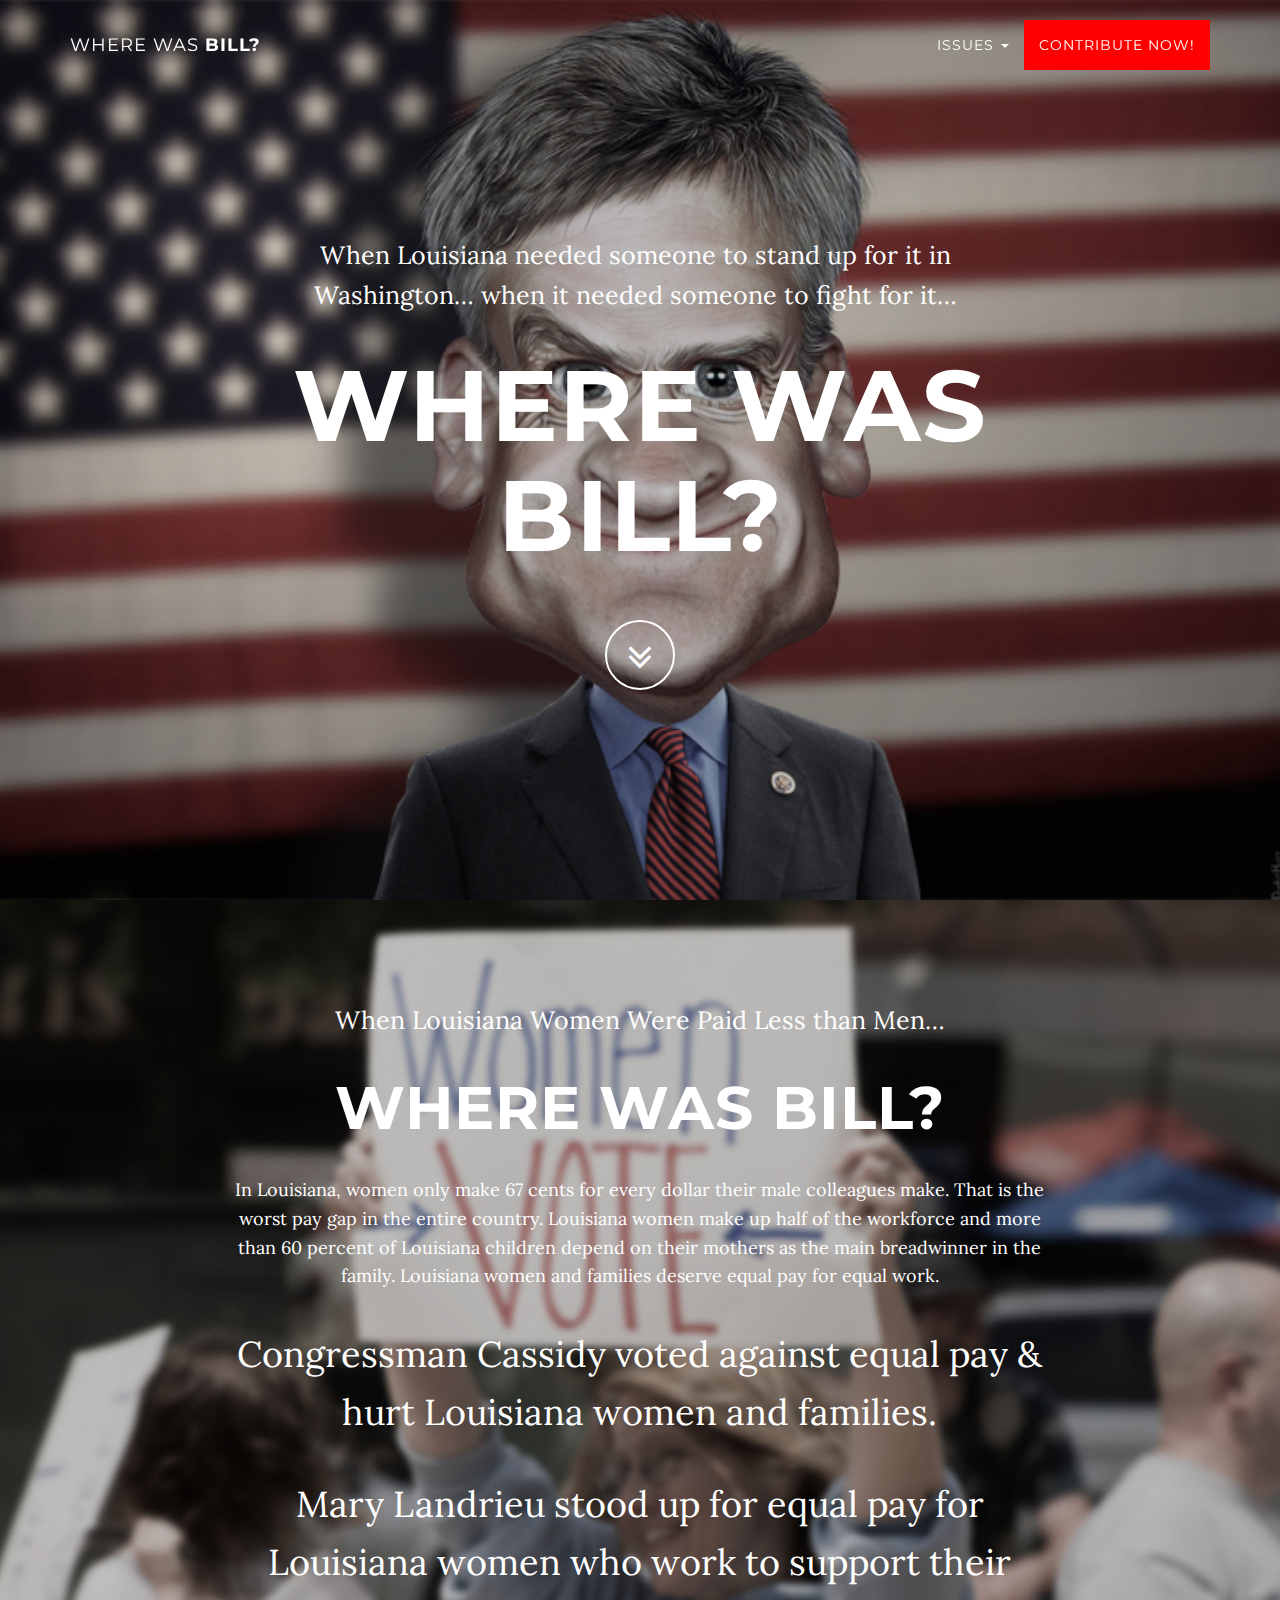
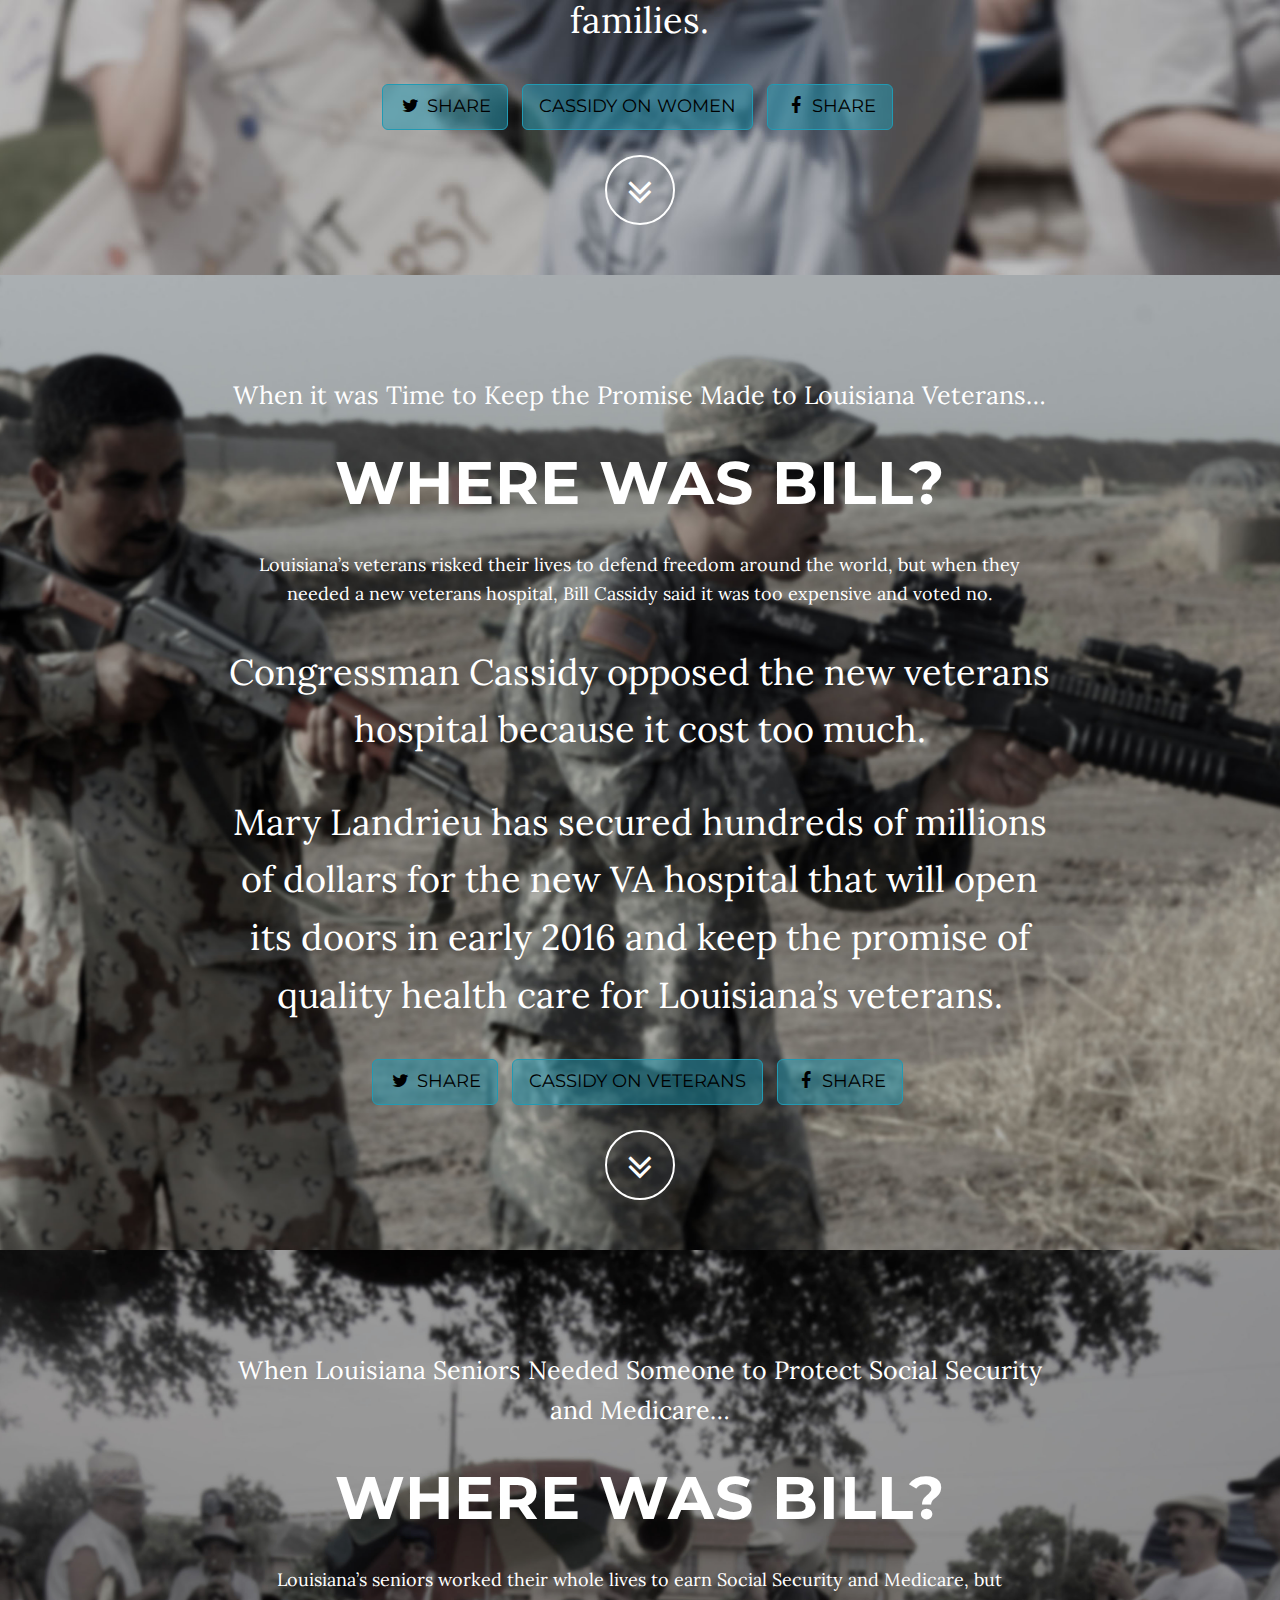
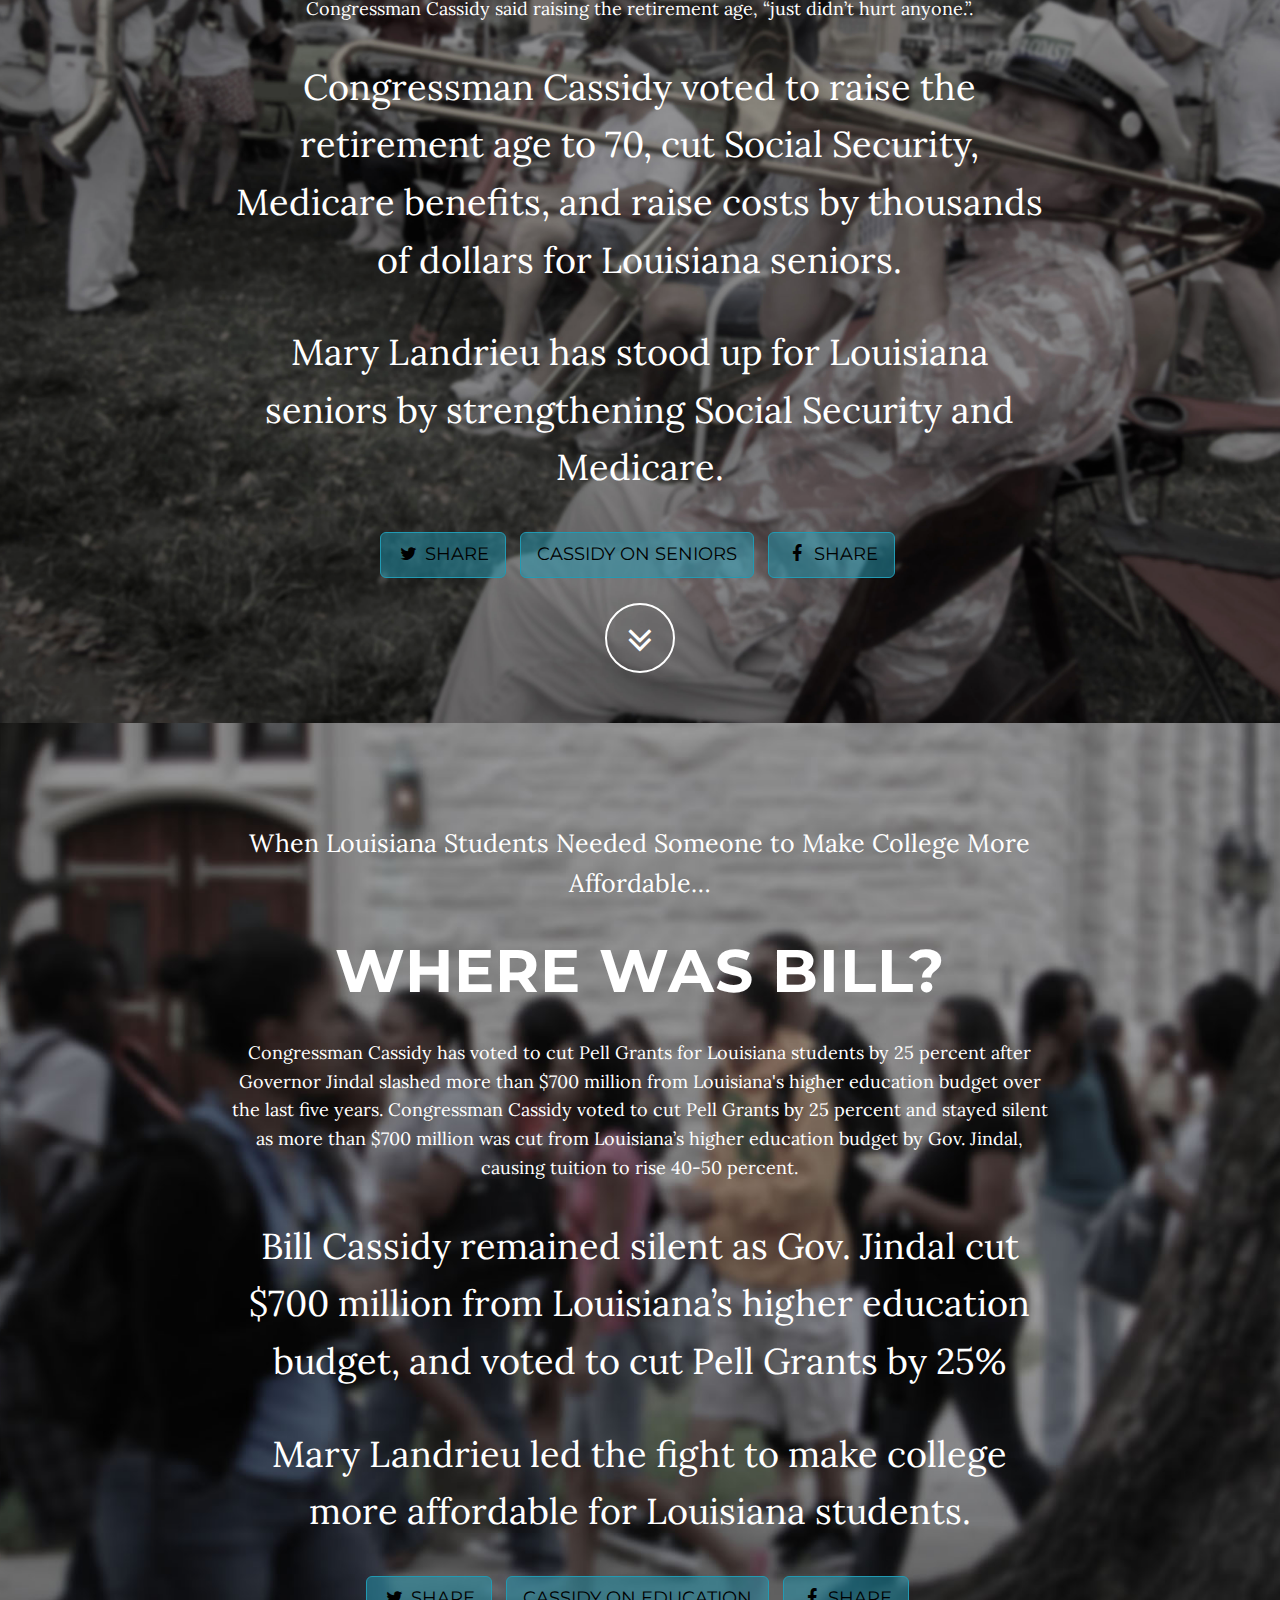
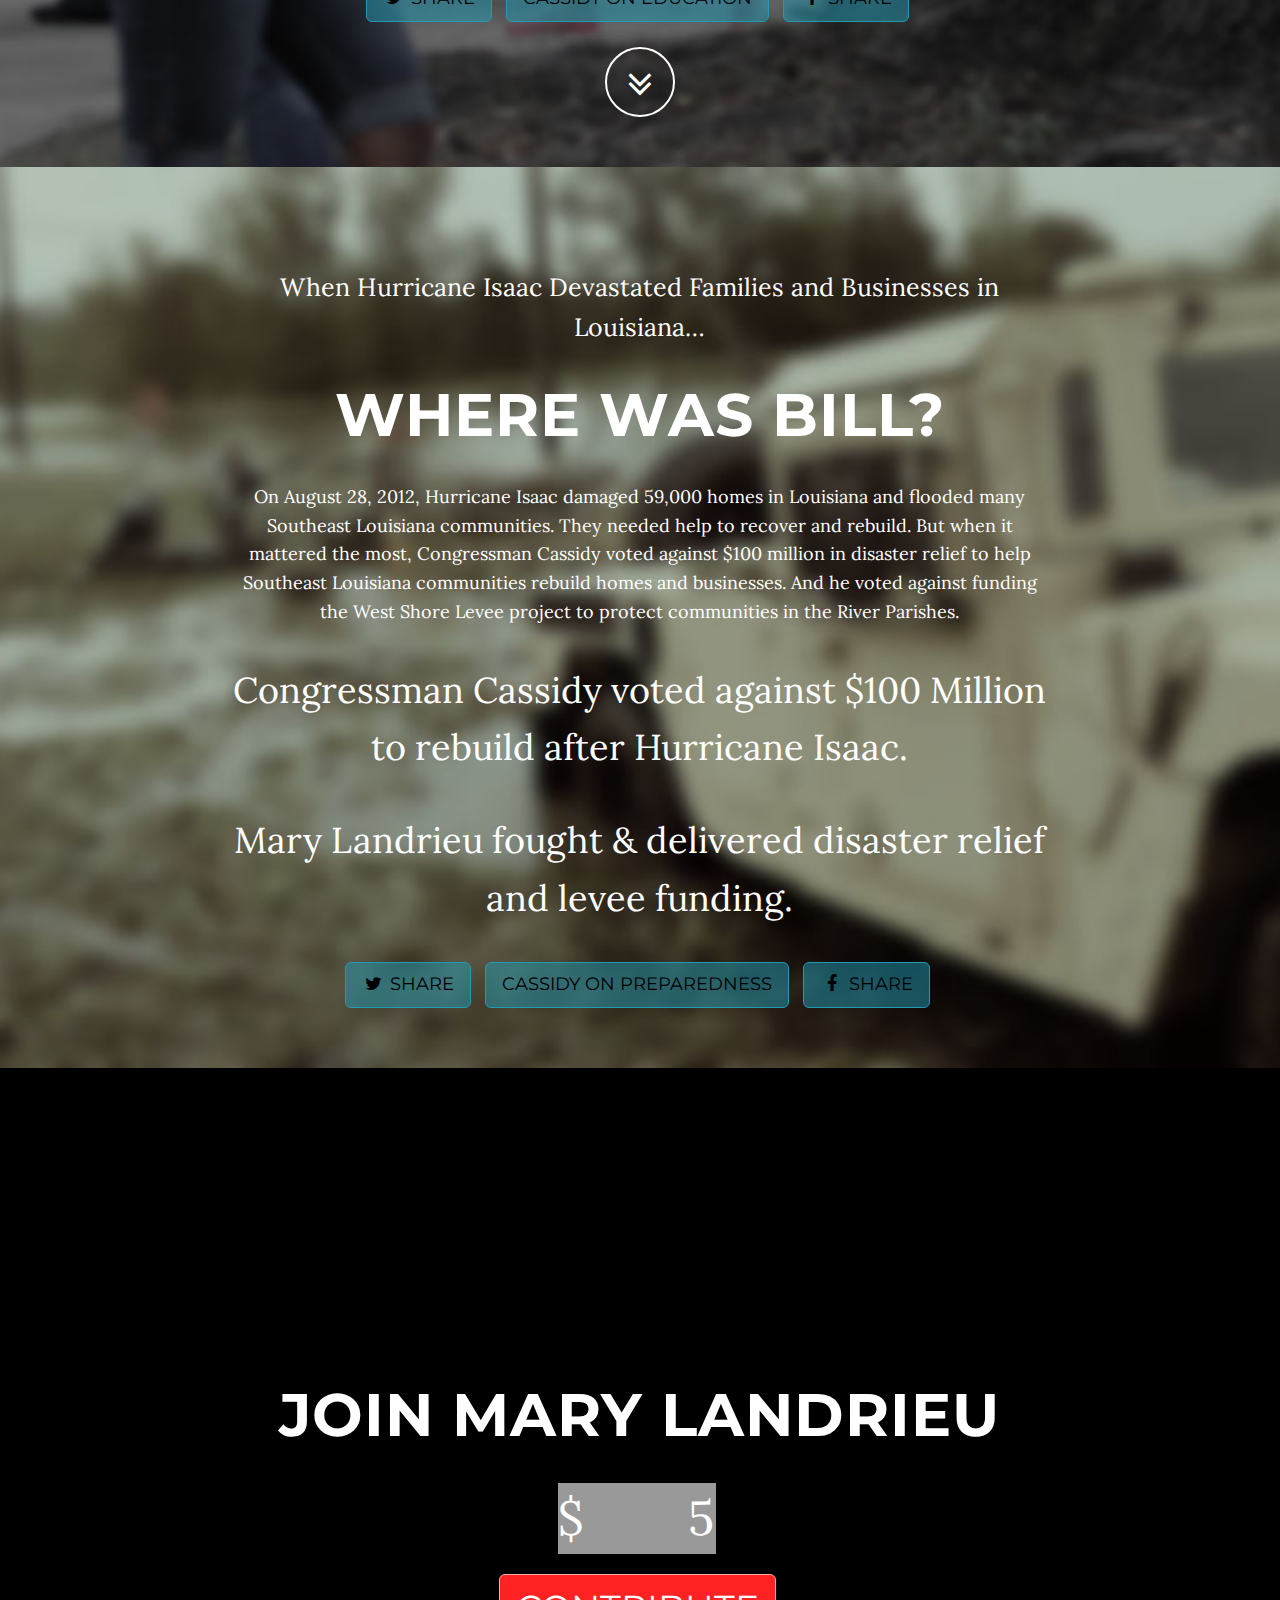
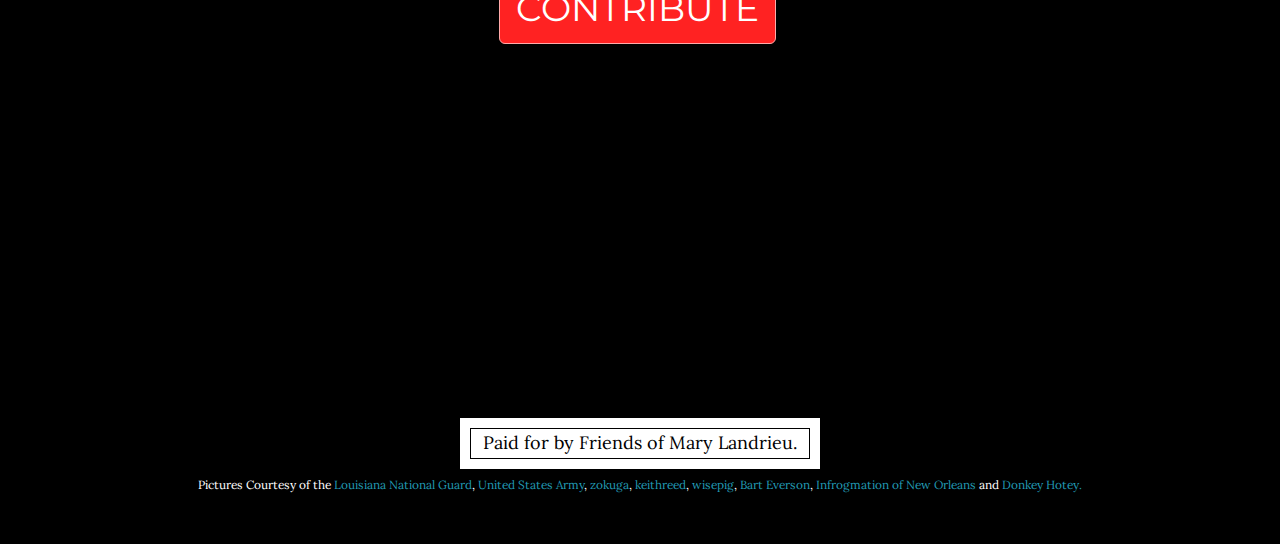
==== commit db85ec7a: "fix tracking" ====
--- a/index.html
+++ b/index.html
@@ -61,16 +61,6 @@
 	'//www.googletagmanager.com/gtm.js?id='+i+dl;f.parentNode.insertBefore(j,f);
 	})(window,document,'script','dataLayer','GTM-KGL93G');</script>
 	<!-- End Google Tag Manager -->
-<script>
-  (function(i,s,o,g,r,a,m){i['GoogleAnalyticsObject']=r;i[r]=i[r]||function(){
-  (i[r].q=i[r].q||[]).push(arguments)},i[r].l=1*new Date();a=s.createElement(o),
-  m=s.getElementsByTagName(o)[0];a.async=1;a.src=g;m.parentNode.insertBefore(a,m)
-  })(window,document,'script','//www.google-analytics.com/analytics.js','ga');
-
-  ga('create', 'UA-56387790-1', 'auto');
-  ga('send', 'pageview');
-
-</script>
     <!-- Navigation -->
     <nav class="navbar navbar-custom navbar-fixed-top" role="navigation">
         <div class="container">
--- a/css/grayscale.css
+++ b/css/grayscale.css
@@ -338,11 +338,12 @@
 
 /* Donate Form */
 .donate input {background-color:#999; border:none; width:125px; font-size:48px; text-align:right;}
-.donate ol { list-style:none; }
+.donate ol { list-style:none; padding:0;}
 .donate ol li {display: inline;}
 .donate fieldset {display: inline; background-color:#999;}
 .donate .dollahbill {font-size:48px; }
-.donate button {display:block; margin-top:20px;}
+.donate button {display:block; margin-top:20px; background-color:#f22; color:#fff; border:1px solid #faa; font-size:36px;}
+.donate button:hover {display:block; margin-top:20px; background-color:#f22; color:#000; border:1px solid #faa; font-size:36px;}
 .donate {margin-bottom: 50px;}
 
 
@@ -416,6 +417,9 @@
     margin-top: 0;
 }
 
+/* full screen ad stuff */
+header.fullscreen-ad div {padding:0; margin:0;}
+
 @media(max-width:1199px) {
     ul.banner-social-buttons {
         margin-top: 15px;
